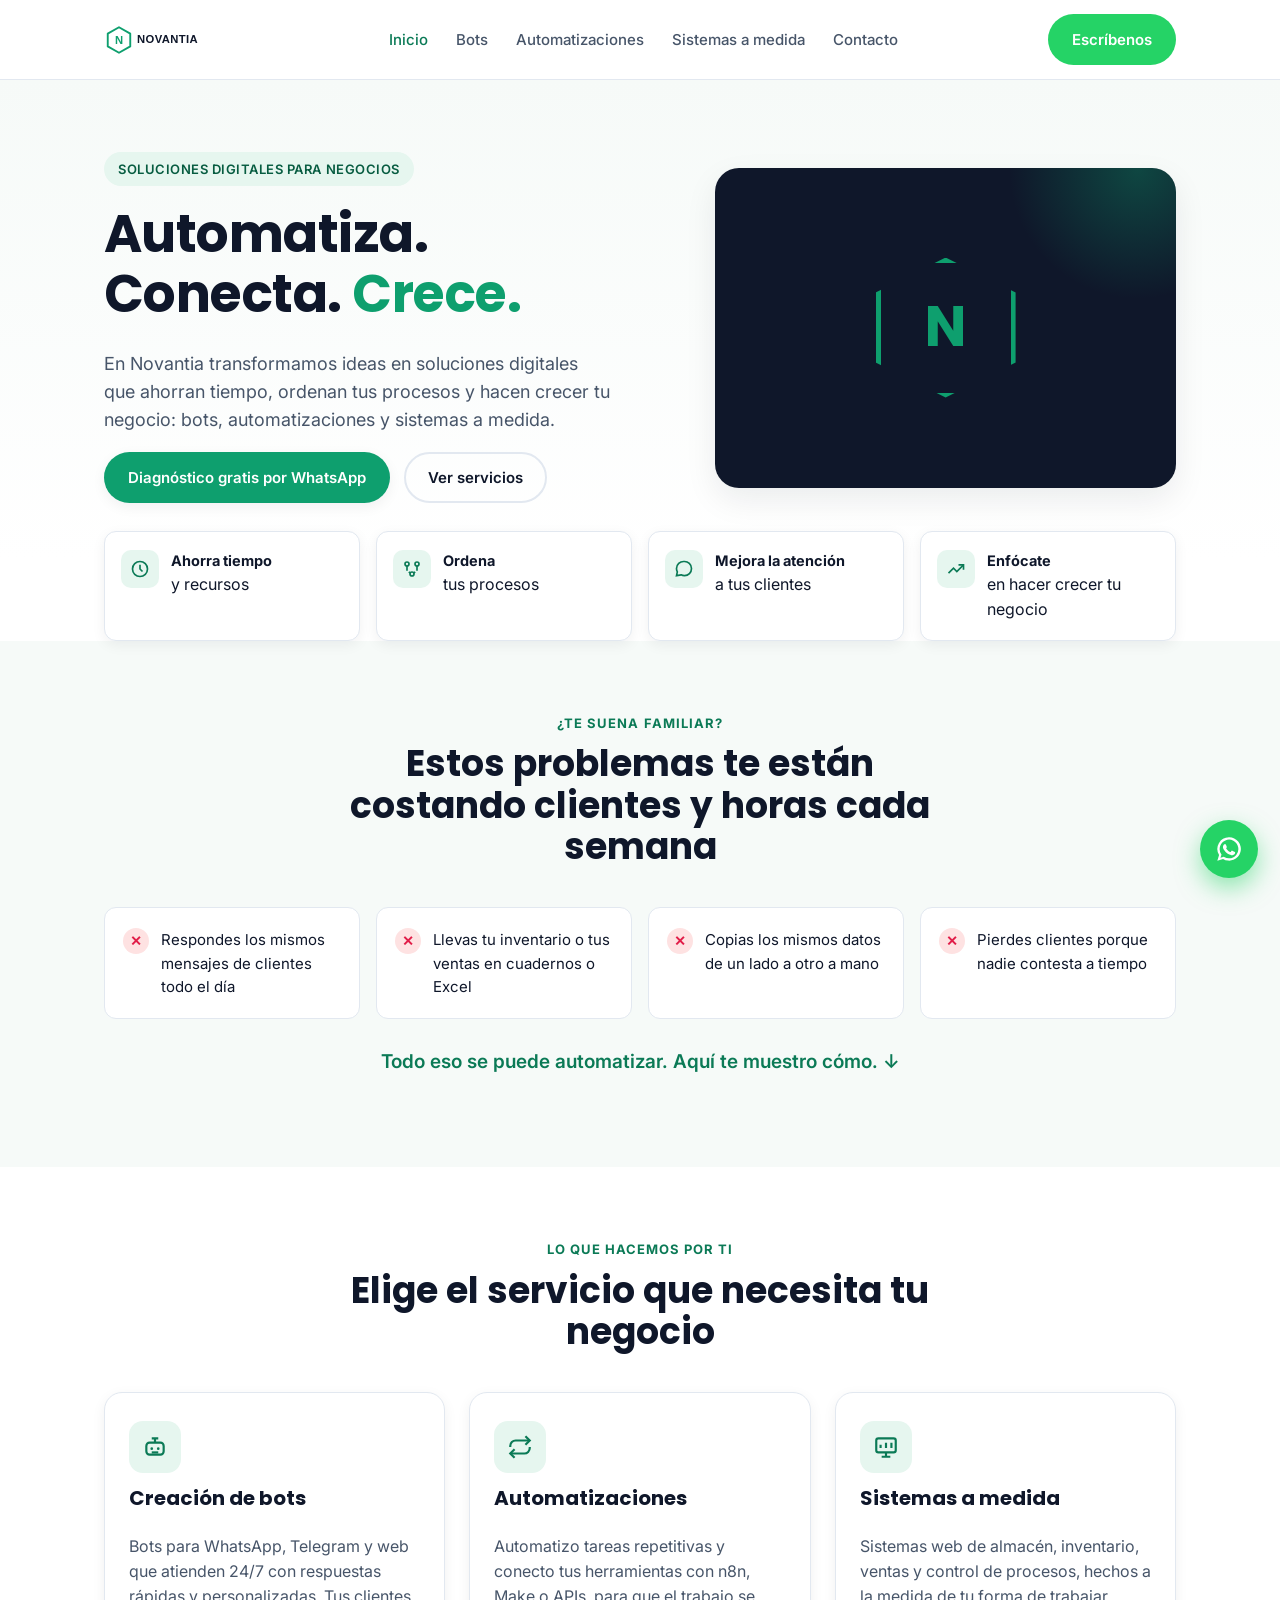
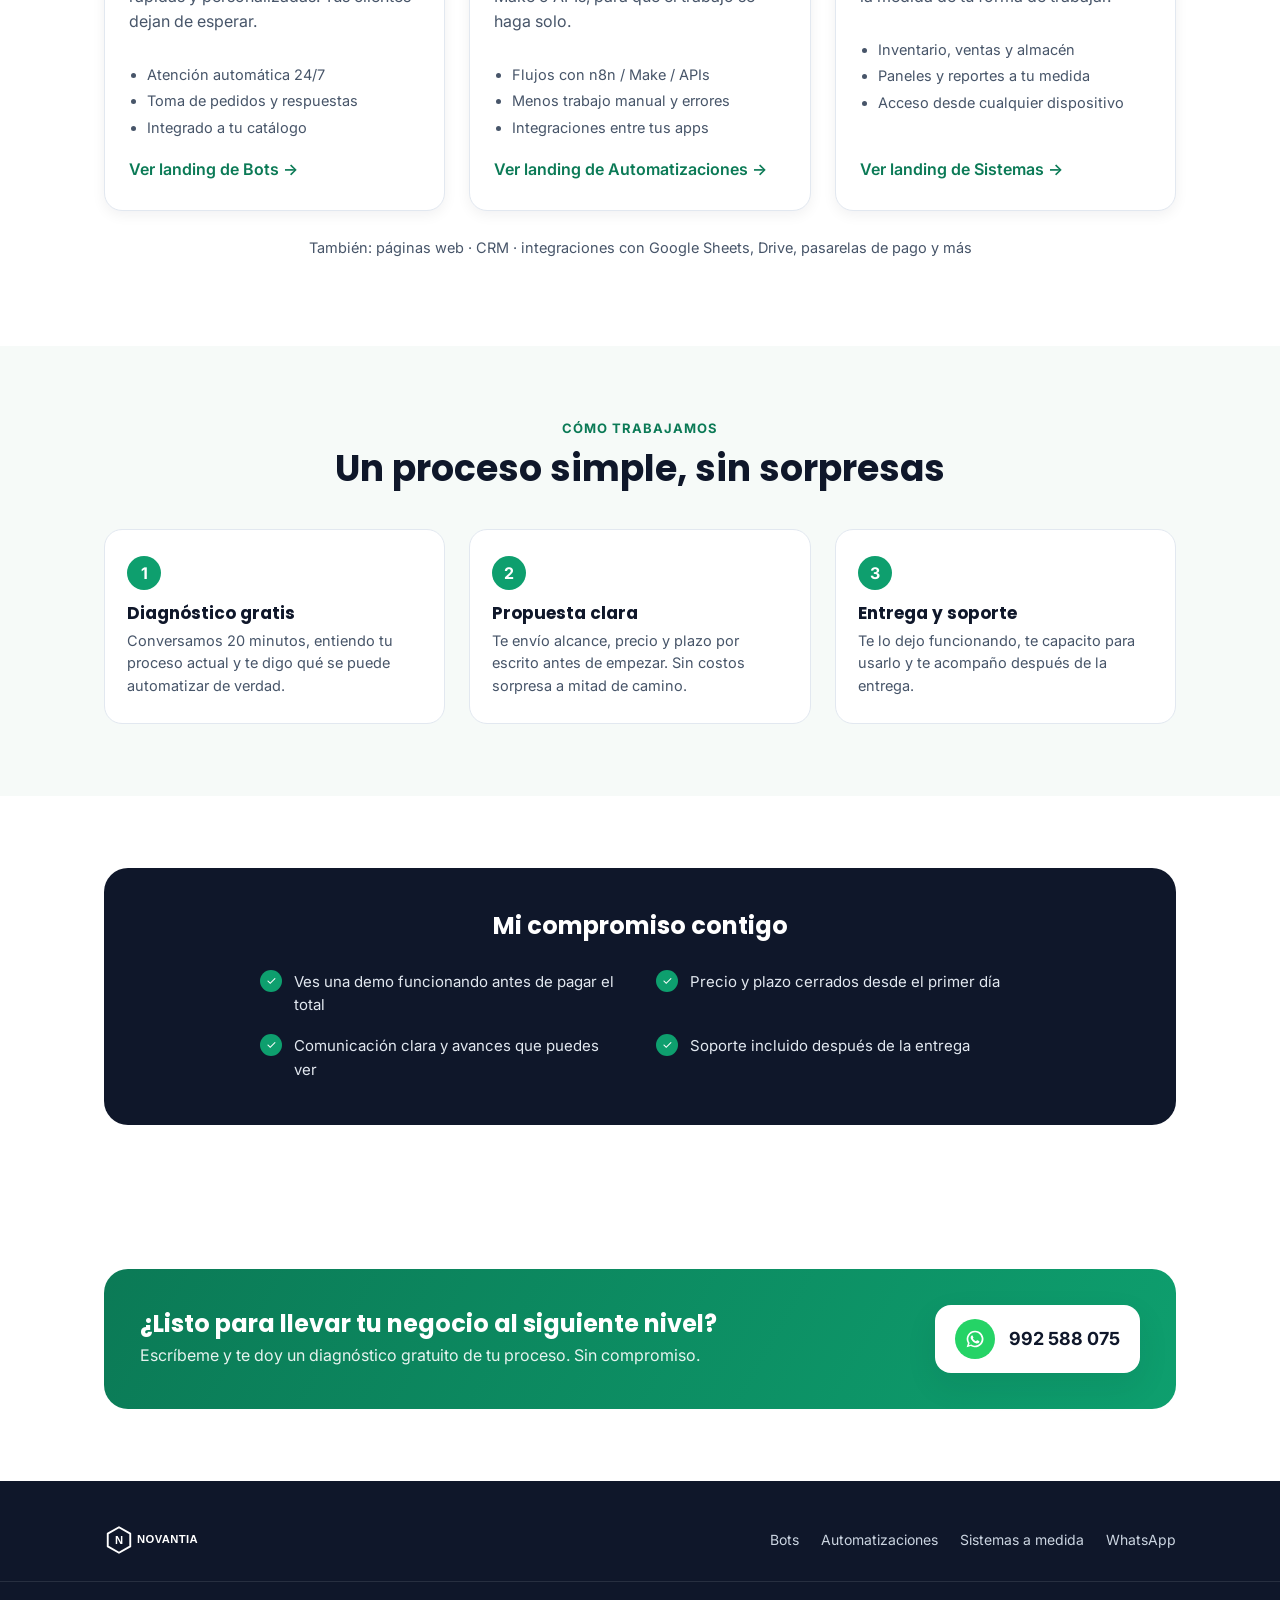
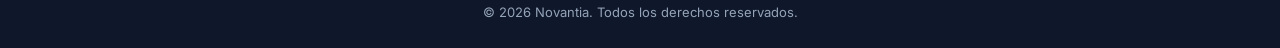
==== index.html @ 634fd73d "Landing hub de Novantia + landings dedicadas por servicio Página oficial con marca Novantia (verde):" ====
<!doctype html>
<html lang="es">
<head>
<meta charset="UTF-8">
<meta name="viewport" content="width=device-width, initial-scale=1.0">
<title>Novantia — Automatiza, conecta y haz crecer tu negocio</title>
<meta name="description" content="Novantia crea bots, automatizaciones y sistemas a medida para que tu negocio ahorre tiempo, ordene sus procesos y crezca. Diagnóstico gratis por WhatsApp.">
<link rel="icon" href="assets/img/favicon.svg" type="image/svg+xml">
<link rel="preconnect" href="https://fonts.googleapis.com">
<link href="https://fonts.googleapis.com/css2?family=Poppins:wght@600;700&family=Inter:wght@400;500;600;700&display=swap" rel="stylesheet">
<link rel="stylesheet" href="assets/css/style.css">
</head>
<body>

<header class="site-header">
  <div class="wrap">
    <a href="index.html" class="logo"><img src="assets/img/logo.svg" alt="Novantia"></a>
    <nav class="main-nav">
      <a href="index.html" class="active">Inicio</a>
      <a href="servicios/bots.html">Bots</a>
      <a href="servicios/automatizaciones.html">Automatizaciones</a>
      <a href="servicios/sistemas.html">Sistemas a medida</a>
      <a href="#contacto">Contacto</a>
    </nav>
    <a class="btn btn-whatsapp" href="https://wa.me/51992588075?text=Hola%20Novantia%2C%20quiero%20un%20diagn%C3%B3stico%20gratis%20para%20mi%20negocio" target="_blank" rel="noopener">Escríbenos</a>
  </div>
</header>

<section class="hero">
  <div class="wrap">
    <div>
      <span class="eyebrow">Soluciones digitales para negocios</span>
      <h1>Automatiza. Conecta. <span class="accent">Crece.</span></h1>
      <p class="lead">En Novantia transformamos ideas en soluciones digitales que ahorran tiempo, ordenan tus procesos y hacen crecer tu negocio: bots, automatizaciones y sistemas a medida.</p>
      <div class="hero-actions">
        <a class="btn btn-primary" href="https://wa.me/51992588075?text=Hola%20Novantia%2C%20quiero%20un%20diagn%C3%B3stico%20gratis%20para%20mi%20negocio" target="_blank" rel="noopener">Diagnóstico gratis por WhatsApp</a>
        <a class="btn btn-outline" href="#servicios">Ver servicios</a>
      </div>
    </div>
    <div class="hero-art">
      <div class="mark">N</div>
    </div>
  </div>
</section>

<div class="wrap">
  <div class="benefits">
    <div class="benefit-card">
      <span class="ico">
        <svg width="20" height="20" viewBox="0 0 24 24" fill="none" stroke="currentColor" stroke-width="2"><circle cx="12" cy="12" r="9"/><path d="M12 7v5l3 3"/></svg>
      </span>
      <div><strong>Ahorra tiempo</strong><span>y recursos</span></div>
    </div>
    <div class="benefit-card">
      <span class="ico">
        <svg width="20" height="20" viewBox="0 0 24 24" fill="none" stroke="currentColor" stroke-width="2"><circle cx="6" cy="6" r="2.4"/><circle cx="18" cy="6" r="2.4"/><circle cx="12" cy="18" r="2.4"/><path d="M6 8.4V14M18 8.4V14M8.2 15.4 10 17M15.8 15.4 14 17"/></svg>
      </span>
      <div><strong>Ordena</strong><span>tus procesos</span></div>
    </div>
    <div class="benefit-card">
      <span class="ico">
        <svg width="20" height="20" viewBox="0 0 24 24" fill="none" stroke="currentColor" stroke-width="2"><path d="M21 11.5a8.38 8.38 0 0 1-8.5 8.5 8.5 8.5 0 0 1-4-1L3 20l1-4.5a8.38 8.38 0 0 1-1-4A8.5 8.5 0 0 1 12 3a8.38 8.38 0 0 1 9 8.5Z"/></svg>
      </span>
      <div><strong>Mejora la atención</strong><span>a tus clientes</span></div>
    </div>
    <div class="benefit-card">
      <span class="ico">
        <svg width="20" height="20" viewBox="0 0 24 24" fill="none" stroke="currentColor" stroke-width="2"><path d="M3 17 9 11 13 15 21 7"/><path d="M15 7h6v6"/></svg>
      </span>
      <div><strong>Enfócate</strong><span>en hacer crecer tu negocio</span></div>
    </div>
  </div>
</div>

<section class="section-alt">
  <div class="wrap">
    <div class="section-head">
      <span class="kicker">¿Te suena familiar?</span>
      <h2>Estos problemas te están costando clientes y horas cada semana</h2>
    </div>
    <div class="pain-grid">
      <div class="pain-card"><span class="x">✕</span><p>Respondes los mismos mensajes de clientes todo el día</p></div>
      <div class="pain-card"><span class="x">✕</span><p>Llevas tu inventario o tus ventas en cuadernos o Excel</p></div>
      <div class="pain-card"><span class="x">✕</span><p>Copias los mismos datos de un lado a otro a mano</p></div>
      <div class="pain-card"><span class="x">✕</span><p>Pierdes clientes porque nadie contesta a tiempo</p></div>
    </div>
    <p class="pain-resolve">Todo eso se puede automatizar. Aquí te muestro cómo. ↓</p>
  </div>
</section>

<section id="servicios">
  <div class="wrap">
    <div class="section-head">
      <span class="kicker">Lo que hacemos por ti</span>
      <h2>Elige el servicio que necesita tu negocio</h2>
    </div>
    <div class="service-grid">
      <a class="service-card" href="servicios/bots.html">
        <span class="ico">
          <svg width="26" height="26" viewBox="0 0 24 24" fill="none" stroke="currentColor" stroke-width="2"><rect x="4" y="8" width="16" height="11" rx="3"/><path d="M12 8V4M9 4h6"/><circle cx="9" cy="13.5" r="1.2" fill="currentColor" stroke="none"/><circle cx="15" cy="13.5" r="1.2" fill="currentColor" stroke="none"/><path d="M9 17h6"/></svg>
        </span>
        <h3>Creación de bots</h3>
        <p>Bots para WhatsApp, Telegram y web que atienden 24/7 con respuestas rápidas y personalizadas. Tus clientes dejan de esperar.</p>
        <ul>
          <li>Atención automática 24/7</li>
          <li>Toma de pedidos y respuestas</li>
          <li>Integrado a tu catálogo</li>
        </ul>
        <span class="go">Ver landing de Bots →</span>
      </a>
      <a class="service-card" href="servicios/automatizaciones.html">
        <span class="ico">
          <svg width="26" height="26" viewBox="0 0 24 24" fill="none" stroke="currentColor" stroke-width="2"><path d="M17 2 21 6 17 10"/><path d="M3 12v-1a5 5 0 0 1 5-5h13"/><path d="M7 22 3 18 7 14"/><path d="M21 12v1a5 5 0 0 1-5 5H3"/></svg>
        </span>
        <h3>Automatizaciones</h3>
        <p>Automatizo tareas repetitivas y conecto tus herramientas con n8n, Make o APIs, para que el trabajo se haga solo.</p>
        <ul>
          <li>Flujos con n8n / Make / APIs</li>
          <li>Menos trabajo manual y errores</li>
          <li>Integraciones entre tus apps</li>
        </ul>
        <span class="go">Ver landing de Automatizaciones →</span>
      </a>
      <a class="service-card" href="servicios/sistemas.html">
        <span class="ico">
          <svg width="26" height="26" viewBox="0 0 24 24" fill="none" stroke="currentColor" stroke-width="2"><rect x="3" y="4" width="18" height="13" rx="2"/><path d="M8 21h8M12 17v4"/><path d="M7 13v-3M12 13V8M17 13v-5"/></svg>
        </span>
        <h3>Sistemas a medida</h3>
        <p>Sistemas web de almacén, inventario, ventas y control de procesos, hechos a la medida de tu forma de trabajar.</p>
        <ul>
          <li>Inventario, ventas y almacén</li>
          <li>Paneles y reportes a tu medida</li>
          <li>Acceso desde cualquier dispositivo</li>
        </ul>
        <span class="go">Ver landing de Sistemas →</span>
      </a>
    </div>
    <p class="also-line">También: páginas web · CRM · integraciones con Google Sheets, Drive, pasarelas de pago y más</p>
  </div>
</section>

<section class="section-alt">
  <div class="wrap">
    <div class="section-head">
      <span class="kicker">Cómo trabajamos</span>
      <h2>Un proceso simple, sin sorpresas</h2>
    </div>
    <div class="steps">
      <div class="step-card">
        <div class="step-num">1</div>
        <h3>Diagnóstico gratis</h3>
        <p>Conversamos 20 minutos, entiendo tu proceso actual y te digo qué se puede automatizar de verdad.</p>
      </div>
      <div class="step-card">
        <div class="step-num">2</div>
        <h3>Propuesta clara</h3>
        <p>Te envío alcance, precio y plazo por escrito antes de empezar. Sin costos sorpresa a mitad de camino.</p>
      </div>
      <div class="step-card">
        <div class="step-num">3</div>
        <h3>Entrega y soporte</h3>
        <p>Te lo dejo funcionando, te capacito para usarlo y te acompaño después de la entrega.</p>
      </div>
    </div>
  </div>
</section>

<section>
  <div class="wrap">
    <div class="commit-box">
      <h2>Mi compromiso contigo</h2>
      <div class="commit-grid">
        <div class="commit-item"><span class="check">✓</span>Ves una demo funcionando antes de pagar el total</div>
        <div class="commit-item"><span class="check">✓</span>Precio y plazo cerrados desde el primer día</div>
        <div class="commit-item"><span class="check">✓</span>Comunicación clara y avances que puedes ver</div>
        <div class="commit-item"><span class="check">✓</span>Soporte incluido después de la entrega</div>
      </div>
    </div>
  </div>
</section>

<section id="contacto">
  <div class="wrap">
    <div class="cta-band">
      <div>
        <h2>¿Listo para llevar tu negocio al siguiente nivel?</h2>
        <p>Escríbeme y te doy un diagnóstico gratuito de tu proceso. Sin compromiso.</p>
      </div>
      <a class="cta-whatsapp-card" href="https://wa.me/51992588075?text=Hola%20Novantia%2C%20quiero%20un%20diagn%C3%B3stico%20gratis%20para%20mi%20negocio" target="_blank" rel="noopener">
        <span class="wa-ico">
          <svg width="20" height="20" viewBox="0 0 24 24" fill="currentColor"><path d="M12 2a10 10 0 0 0-8.5 15.2L2 22l4.9-1.5A10 10 0 1 0 12 2Zm0 18a8 8 0 0 1-4.1-1.1l-.3-.2-2.9.9.9-2.8-.2-.3A8 8 0 1 1 12 20Zm4.4-5.8c-.2-.1-1.4-.7-1.6-.8-.2-.1-.4-.1-.5.1-.2.2-.6.8-.8 1-.1.1-.3.2-.5.1-.7-.3-1.4-.7-2-1.3-.5-.5-1-1.1-1.4-1.7-.1-.2 0-.4.1-.5l.4-.5c.1-.2.1-.3 0-.5-.1-.1-.5-1.3-.7-1.8-.2-.4-.4-.4-.5-.4h-.5c-.2 0-.5.1-.7.3-.7.7-1 1.5-.9 2.4.1 1.1.9 2.2 1 2.3 1.2 1.9 2.6 3.1 4.5 3.9.6.2 1.1.4 1.6.5.6.2 1.2.1 1.6-.1.5-.2 1.4-.9 1.6-1.4.2-.5.2-1 .1-1.1-.1-.1-.2-.1-.4-.2Z"/></svg>
        </span>
        992 588 075
      </a>
    </div>
  </div>
</section>

<footer>
  <div class="wrap">
    <a href="index.html" class="logo"><img src="assets/img/logo.svg" alt="Novantia"></a>
    <div class="foot-links">
      <a href="servicios/bots.html">Bots</a>
      <a href="servicios/automatizaciones.html">Automatizaciones</a>
      <a href="servicios/sistemas.html">Sistemas a medida</a>
      <a href="https://wa.me/51992588075" target="_blank" rel="noopener">WhatsApp</a>
    </div>
  </div>
  <div class="foot-bottom">© 2026 Novantia. Todos los derechos reservados.</div>
</footer>

<a class="wa-float" href="https://wa.me/51992588075?text=Hola%20Novantia%2C%20quiero%20un%20diagn%C3%B3stico%20gratis%20para%20mi%20negocio" target="_blank" rel="noopener" aria-label="Escríbenos por WhatsApp">
  <svg width="28" height="28" viewBox="0 0 24 24" fill="currentColor"><path d="M12 2a10 10 0 0 0-8.5 15.2L2 22l4.9-1.5A10 10 0 1 0 12 2Zm0 18a8 8 0 0 1-4.1-1.1l-.3-.2-2.9.9.9-2.8-.2-.3A8 8 0 1 1 12 20Zm4.4-5.8c-.2-.1-1.4-.7-1.6-.8-.2-.1-.4-.1-.5.1-.2.2-.6.8-.8 1-.1.1-.3.2-.5.1-.7-.3-1.4-.7-2-1.3-.5-.5-1-1.1-1.4-1.7-.1-.2 0-.4.1-.5l.4-.5c.1-.2.1-.3 0-.5-.1-.1-.5-1.3-.7-1.8-.2-.4-.4-.4-.5-.4h-.5c-.2 0-.5.1-.7.3-.7.7-1 1.5-.9 2.4.1 1.1.9 2.2 1 2.3 1.2 1.9 2.6 3.1 4.5 3.9.6.2 1.1.4 1.6.5.6.2 1.2.1 1.6-.1.5-.2 1.4-.9 1.6-1.4.2-.5.2-1 .1-1.1-.1-.1-.2-.1-.4-.2Z"/></svg>
</a>

</body>
</html>
---- assets/css/style.css ----
/* Novantia — hoja de estilos compartida */

:root {
  --green: #0E9F6E;
  --green-dark: #0B7A56;
  --green-darker: #075C41;
  --green-light: #E6F6EF;
  --ink: #0F172A;
  --ink-soft: #475569;
  --ink-faint: #94A3B8;
  --bg: #FFFFFF;
  --bg-alt: #F6FAF8;
  --danger: #E11D48;
  --border: #E2E8F0;
  --radius: 18px;
  --radius-sm: 12px;
  --shadow: 0 12px 32px rgba(15, 23, 42, 0.08);
  --shadow-sm: 0 4px 14px rgba(15, 23, 42, 0.06);
  --max: 1120px;
}

* { box-sizing: border-box; }

html { scroll-behavior: smooth; }

body {
  margin: 0;
  font-family: 'Inter', -apple-system, BlinkMacSystemFont, 'Segoe UI', Arial, sans-serif;
  color: var(--ink);
  background: var(--bg);
  line-height: 1.55;
  -webkit-font-smoothing: antialiased;
}

h1, h2, h3, h4 {
  font-family: 'Poppins', 'Inter', sans-serif;
  line-height: 1.15;
  margin: 0 0 .5em;
  color: var(--ink);
}

p { margin: 0 0 1em; color: var(--ink-soft); }

a { color: inherit; text-decoration: none; }

img, svg { max-width: 100%; display: block; }

.wrap {
  max-width: var(--max);
  margin: 0 auto;
  padding: 0 24px;
}

/* ---------- Header ---------- */

.site-header {
  position: sticky;
  top: 0;
  z-index: 50;
  background: rgba(255,255,255,.92);
  backdrop-filter: saturate(180%) blur(10px);
  border-bottom: 1px solid var(--border);
}

.site-header .wrap {
  display: flex;
  align-items: center;
  justify-content: space-between;
  gap: 16px;
  padding-top: 14px;
  padding-bottom: 14px;
}

.logo img { height: 30px; width: auto; }

.main-nav {
  display: flex;
  align-items: center;
  gap: 28px;
}

.main-nav a {
  font-size: 15px;
  font-weight: 500;
  color: var(--ink-soft);
  white-space: nowrap;
}

.main-nav a:hover, .main-nav a.active { color: var(--green-dark); }

.nav-toggle { display: none; }

.btn {
  display: inline-flex;
  align-items: center;
  justify-content: center;
  gap: 8px;
  padding: 12px 22px;
  border-radius: 999px;
  font-weight: 600;
  font-size: 15px;
  border: 2px solid transparent;
  cursor: pointer;
  transition: transform .15s ease, box-shadow .15s ease, background .15s ease, color .15s ease;
  white-space: nowrap;
}

.btn:hover { transform: translateY(-2px); }

.btn-primary {
  background: var(--green);
  color: #fff;
  box-shadow: var(--shadow-sm);
}

.btn-primary:hover { background: var(--green-dark); box-shadow: var(--shadow); }

.btn-outline {
  background: transparent;
  border-color: var(--border);
  color: var(--ink);
}

.btn-outline:hover { border-color: var(--green); color: var(--green-dark); }

.btn-whatsapp {
  background: #25D366;
  color: #fff;
}

.btn-whatsapp:hover { background: #1EBE59; }

.btn-block { width: 100%; }

/* ---------- Hero ---------- */

.hero {
  padding: 72px 0 56px;
  background: linear-gradient(180deg, var(--bg-alt) 0%, #fff 100%);
}

.hero .wrap {
  display: grid;
  grid-template-columns: 1.1fr .9fr;
  gap: 48px;
  align-items: center;
}

.eyebrow {
  display: inline-flex;
  align-items: center;
  gap: 8px;
  background: var(--green-light);
  color: var(--green-darker);
  font-weight: 600;
  font-size: 13px;
  letter-spacing: .04em;
  text-transform: uppercase;
  padding: 7px 14px;
  border-radius: 999px;
  margin-bottom: 18px;
}

.hero h1 {
  font-size: clamp(32px, 4.4vw, 52px);
  font-weight: 700;
  letter-spacing: -.01em;
}

.hero h1 .accent { color: var(--green); }

.hero .lead {
  font-size: 18px;
  color: var(--ink-soft);
  max-width: 46ch;
}

.hero-actions {
  display: flex;
  flex-wrap: wrap;
  gap: 14px;
  margin-top: 8px;
}

.hero-art {
  background: var(--ink);
  border-radius: 24px;
  min-height: 320px;
  display: flex;
  align-items: center;
  justify-content: center;
  color: #fff;
  position: relative;
  overflow: hidden;
  box-shadow: var(--shadow);
}

.hero-art .mark {
  width: 140px;
  height: 140px;
  border: 5px solid var(--green);
  clip-path: polygon(50% 0%, 100% 25%, 100% 75%, 50% 100%, 0% 75%, 0% 25%);
  display: flex;
  align-items: center;
  justify-content: center;
  font-family: 'Poppins', sans-serif;
  font-size: 56px;
  font-weight: 700;
  color: var(--green);
}

.hero-art::before {
  content: "";
  position: absolute;
  inset: -40% -20% auto auto;
  width: 260px;
  height: 260px;
  background: radial-gradient(circle, rgba(14,159,110,.35), transparent 70%);
}

/* ---------- Benefit strip ---------- */

.benefits {
  display: grid;
  grid-template-columns: repeat(4, 1fr);
  gap: 16px;
  margin-top: -28px;
  position: relative;
  z-index: 2;
}

.benefit-card {
  background: #fff;
  border: 1px solid var(--border);
  border-radius: var(--radius-sm);
  padding: 18px 16px;
  box-shadow: var(--shadow-sm);
  display: flex;
  align-items: flex-start;
  gap: 12px;
}

.benefit-card .ico {
  flex: none;
  width: 38px;
  height: 38px;
  border-radius: 10px;
  background: var(--green-light);
  color: var(--green-dark);
  display: flex;
  align-items: center;
  justify-content: center;
}

.benefit-card strong { display: block; font-size: 14.5px; color: var(--ink); }

/* ---------- Section shell ---------- */

section { padding: 72px 0; }

.section-alt { background: var(--bg-alt); }

.section-head {
  text-align: center;
  max-width: 640px;
  margin: 0 auto 40px;
}

.section-head .kicker {
  color: var(--green-dark);
  font-weight: 700;
  font-size: 13px;
  letter-spacing: .08em;
  text-transform: uppercase;
  display: block;
  margin-bottom: 10px;
}

.section-head h2 { font-size: clamp(26px, 3.4vw, 36px); }

/* ---------- Pain points ---------- */

.pain-grid {
  display: grid;
  grid-template-columns: repeat(4, 1fr);
  gap: 16px;
}

.pain-card {
  background: #fff;
  border: 1px solid var(--border);
  border-radius: var(--radius-sm);
  padding: 20px 18px;
  display: flex;
  gap: 12px;
  align-items: flex-start;
}

.pain-card .x {
  flex: none;
  width: 26px;
  height: 26px;
  border-radius: 50%;
  background: #FEE2E2;
  color: var(--danger);
  font-weight: 800;
  display: flex;
  align-items: center;
  justify-content: center;
  font-size: 14px;
}

.pain-card p { margin: 0; color: var(--ink); font-size: 15px; }

.pain-resolve {
  text-align: center;
  margin-top: 28px;
  font-size: 19px;
  font-weight: 600;
  color: var(--green-dark);
}

/* ---------- Service cards ---------- */

.service-grid {
  display: grid;
  grid-template-columns: repeat(3, 1fr);
  gap: 24px;
}

.service-card {
  background: #fff;
  border: 1px solid var(--border);
  border-radius: var(--radius);
  padding: 28px 24px;
  box-shadow: var(--shadow-sm);
  display: flex;
  flex-direction: column;
  gap: 14px;
  transition: transform .18s ease, box-shadow .18s ease, border-color .18s ease;
}

.service-card:hover {
  transform: translateY(-4px);
  box-shadow: var(--shadow);
  border-color: var(--green);
}

.service-card .ico {
  width: 52px;
  height: 52px;
  border-radius: 14px;
  background: var(--green-light);
  color: var(--green-dark);
  display: flex;
  align-items: center;
  justify-content: center;
}

.service-card h3 { font-size: 20px; }

.service-card ul {
  margin: 0;
  padding-left: 18px;
  color: var(--ink-soft);
  font-size: 14.5px;
}

.service-card ul li { margin-bottom: 4px; }

.service-card .go {
  margin-top: auto;
  font-weight: 600;
  color: var(--green-dark);
  display: inline-flex;
  align-items: center;
  gap: 6px;
}

.also-line {
  text-align: center;
  margin-top: 26px;
  color: var(--ink-soft);
  font-size: 14.5px;
}

/* ---------- Steps ---------- */

.steps {
  display: grid;
  grid-template-columns: repeat(3, 1fr);
  gap: 24px;
  counter-reset: step;
}

.step-card {
  background: #fff;
  border: 1px solid var(--border);
  border-radius: var(--radius);
  padding: 26px 22px;
}

.step-num {
  width: 34px;
  height: 34px;
  border-radius: 50%;
  background: var(--green);
  color: #fff;
  font-weight: 700;
  display: flex;
  align-items: center;
  justify-content: center;
  margin-bottom: 14px;
}

.step-card h3 { font-size: 17px; margin-bottom: 6px; }
.step-card p { font-size: 14.5px; margin: 0; }

/* ---------- Commitment ---------- */

.commit-box {
  background: var(--ink);
  border-radius: 24px;
  padding: 44px 36px;
  color: #fff;
}

.commit-box h2 { color: #fff; text-align: center; margin-bottom: 30px; }

.commit-grid {
  display: grid;
  grid-template-columns: repeat(2, 1fr);
  gap: 18px 32px;
  max-width: 760px;
  margin: 0 auto;
}

.commit-item {
  display: flex;
  gap: 12px;
  align-items: flex-start;
  font-size: 15px;
  color: #E2E8F0;
}

.commit-item .check {
  flex: none;
  width: 22px;
  height: 22px;
  border-radius: 50%;
  background: var(--green);
  color: #fff;
  font-size: 12px;
  display: flex;
  align-items: center;
  justify-content: center;
}

/* ---------- CTA WhatsApp ---------- */

.cta-band {
  background: linear-gradient(120deg, var(--green-dark), var(--green));
  border-radius: 24px;
  padding: 36px;
  display: flex;
  align-items: center;
  justify-content: space-between;
  gap: 24px;
  flex-wrap: wrap;
  color: #fff;
}

.cta-band h2 { color: #fff; font-size: 24px; margin-bottom: 6px; }
.cta-band p { color: rgba(255,255,255,.9); margin: 0; }

.cta-whatsapp-card {
  background: #fff;
  border-radius: 16px;
  padding: 14px 20px;
  display: flex;
  align-items: center;
  gap: 14px;
  color: var(--ink);
  box-shadow: var(--shadow);
  font-weight: 700;
  font-size: 18px;
}

.cta-whatsapp-card .wa-ico {
  width: 40px;
  height: 40px;
  border-radius: 50%;
  background: #25D366;
  color: #fff;
  display: flex;
  align-items: center;
  justify-content: center;
}

/* ---------- Related services ---------- */

.related-grid {
  display: grid;
  grid-template-columns: repeat(2, 1fr);
  gap: 18px;
}

.related-card {
  border: 1px solid var(--border);
  border-radius: var(--radius-sm);
  padding: 20px;
  display: flex;
  align-items: center;
  justify-content: space-between;
  gap: 12px;
  transition: border-color .15s ease, transform .15s ease;
}

.related-card:hover { border-color: var(--green); transform: translateY(-2px); }
.related-card strong { display: block; font-size: 15.5px; }
.related-card span { color: var(--ink-soft); font-size: 13.5px; }

/* ---------- Footer ---------- */

footer {
  background: var(--ink);
  color: #CBD5E1;
  padding: 44px 0 26px;
}

footer .wrap {
  display: flex;
  justify-content: space-between;
  align-items: center;
  flex-wrap: wrap;
  gap: 20px;
}

footer .logo img { filter: brightness(0) invert(1); }

footer .foot-links { display: flex; gap: 22px; flex-wrap: wrap; }
footer .foot-links a { color: #CBD5E1; font-size: 14px; }
footer .foot-links a:hover { color: #fff; }

.foot-bottom {
  border-top: 1px solid rgba(255,255,255,.1);
  margin-top: 26px;
  padding-top: 20px;
  text-align: center;
  font-size: 13px;
  color: #94A3B8;
}

/* ---------- Floating WhatsApp button ---------- */

.wa-float {
  position: fixed;
  right: 22px;
  bottom: 22px;
  z-index: 60;
  width: 58px;
  height: 58px;
  border-radius: 50%;
  background: #25D366;
  color: #fff;
  display: flex;
  align-items: center;
  justify-content: center;
  box-shadow: 0 10px 24px rgba(37,211,102,.5);
  transition: transform .15s ease;
}

.wa-float:hover { transform: scale(1.08); }

/* ---------- Responsive ---------- */

@media (max-width: 900px) {
  .hero .wrap { grid-template-columns: 1fr; }
  .hero-art { min-height: 240px; order: -1; }
  .benefits { grid-template-columns: repeat(2, 1fr); margin-top: 28px; }
  .pain-grid { grid-template-columns: repeat(2, 1fr); }
  .service-grid { grid-template-columns: 1fr; }
  .steps { grid-template-columns: 1fr; }
  .commit-grid { grid-template-columns: 1fr; }
  .related-grid { grid-template-columns: 1fr; }
  .main-nav { display: none; }
}

@media (max-width: 560px) {
  .benefits { grid-template-columns: 1fr; }
  .pain-grid { grid-template-columns: 1fr; }
  .cta-band { flex-direction: column; align-items: flex-start; }
  .commit-box { padding: 30px 20px; }
}
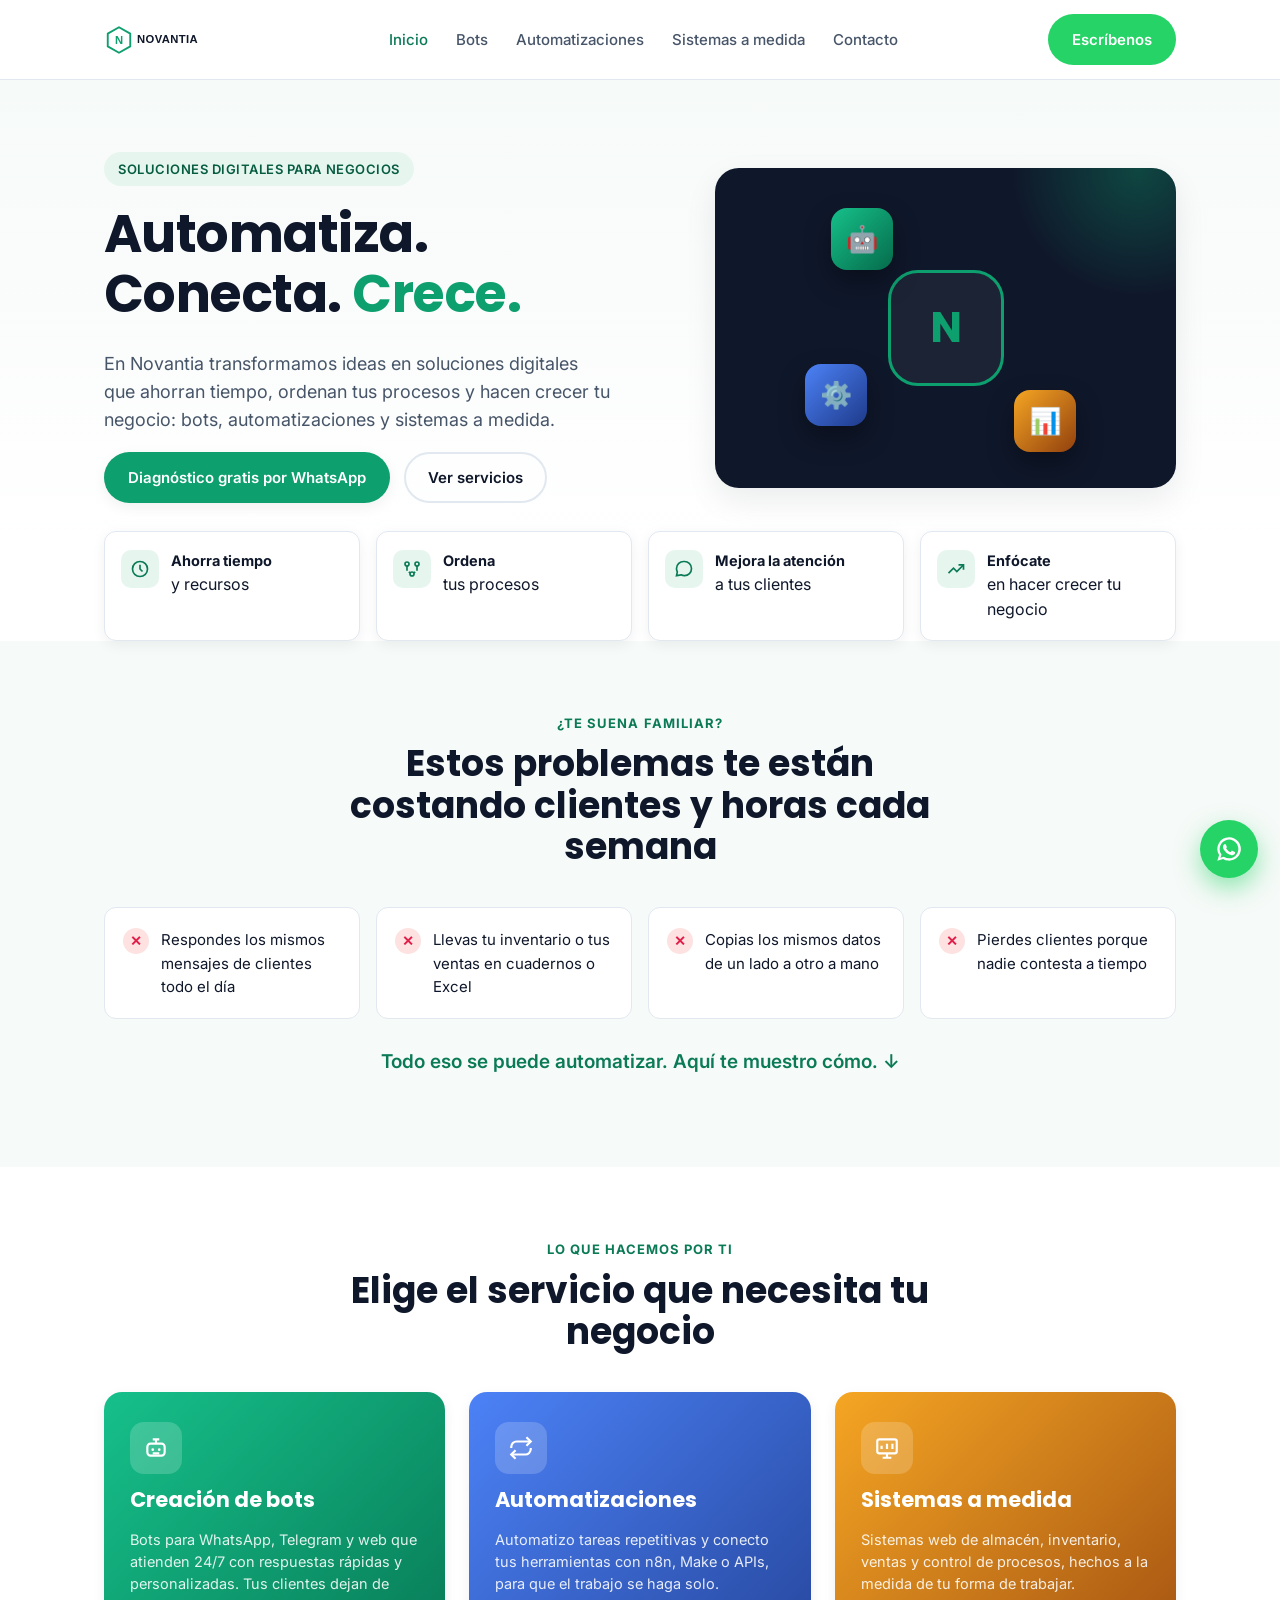
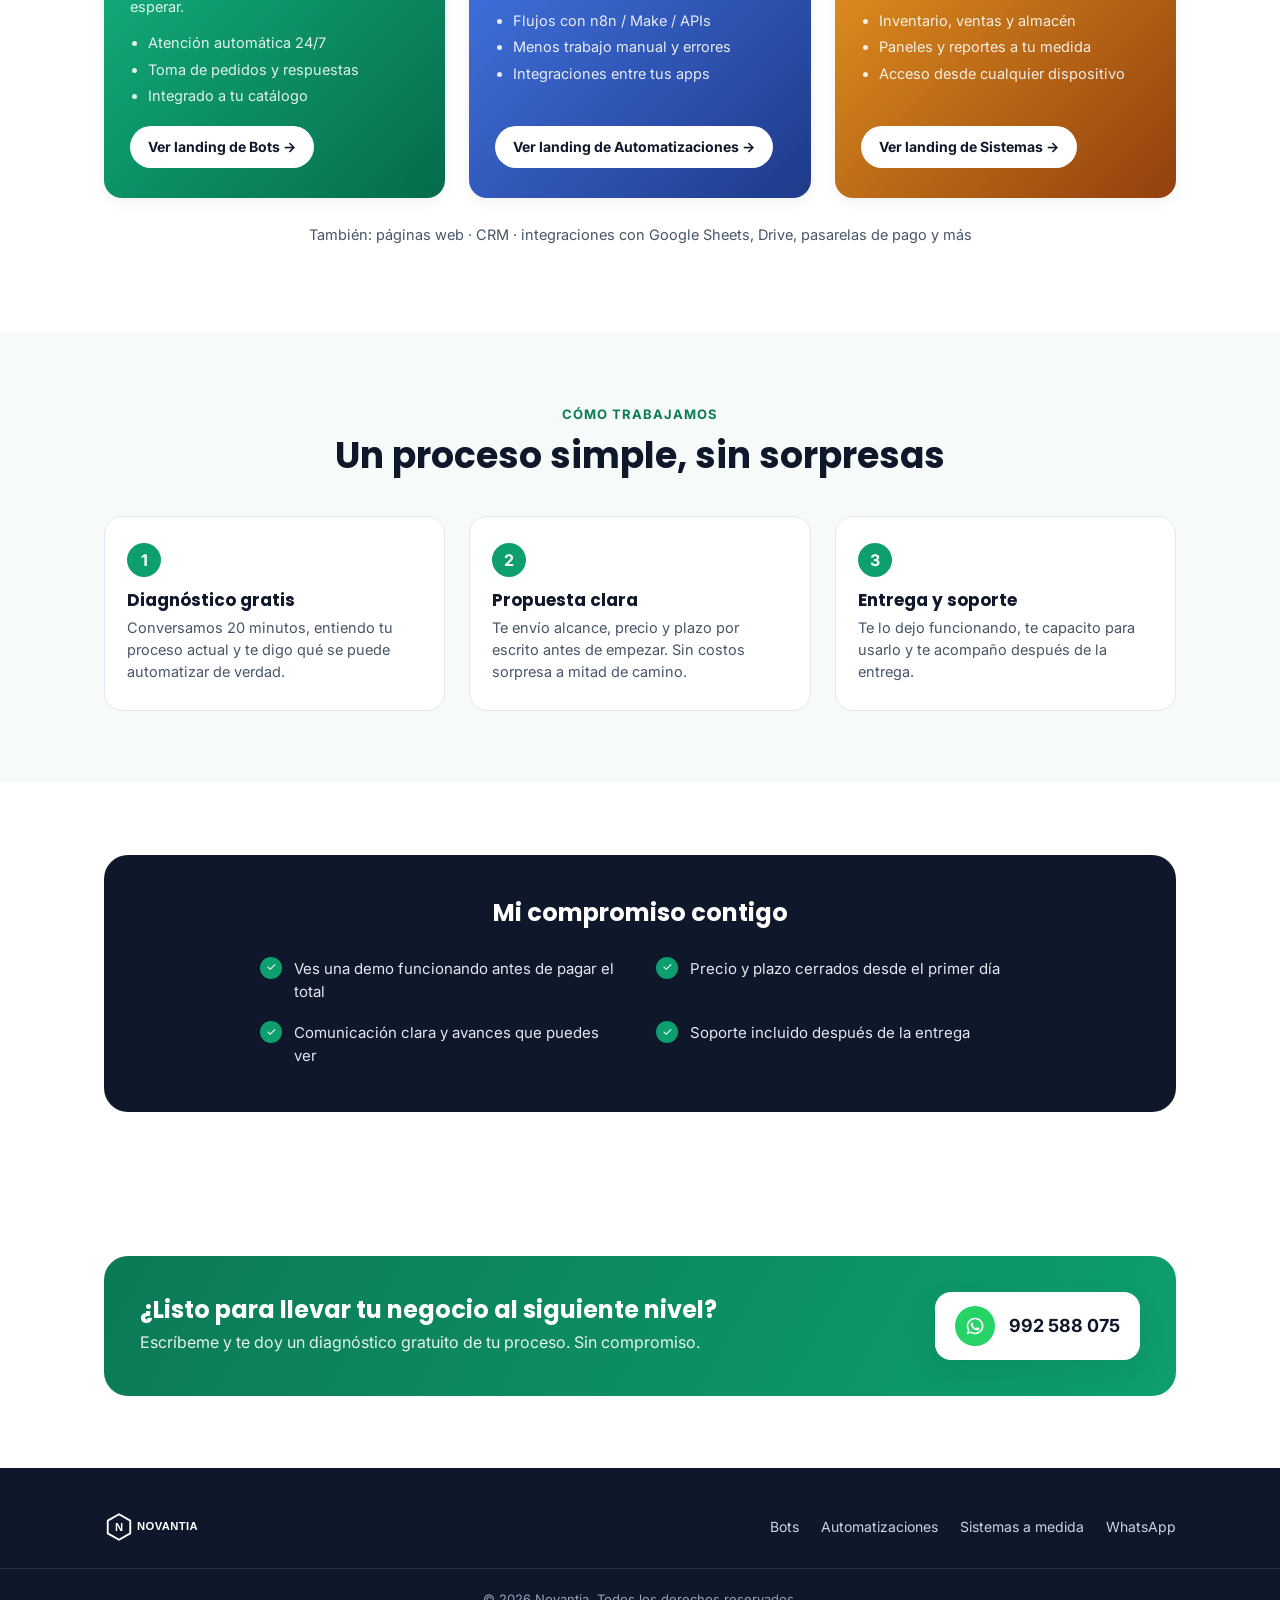
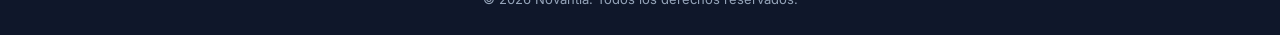
==== commit 8b942b47: "Rediseño con paleta multi-color y botones de servicio Introduce variables --accent temáticas (verde/" ====
--- a/index.html
+++ b/index.html
@@ -38,7 +38,12 @@
       </div>
     </div>
     <div class="hero-art">
-      <div class="mark">N</div>
+      <div class="hero-badges">
+        <div class="core">N</div>
+        <div class="chip bots">🤖</div>
+        <div class="chip automations">⚙️</div>
+        <div class="chip systems">📊</div>
+      </div>
     </div>
   </div>
 </section>
@@ -95,9 +100,9 @@
       <h2>Elige el servicio que necesita tu negocio</h2>
     </div>
     <div class="service-grid">
-      <a class="service-card" href="servicios/bots.html">
-        <span class="ico">
-          <svg width="26" height="26" viewBox="0 0 24 24" fill="none" stroke="currentColor" stroke-width="2"><rect x="4" y="8" width="16" height="11" rx="3"/><path d="M12 8V4M9 4h6"/><circle cx="9" cy="13.5" r="1.2" fill="currentColor" stroke="none"/><circle cx="15" cy="13.5" r="1.2" fill="currentColor" stroke="none"/><path d="M9 17h6"/></svg>
+      <a class="service-tile c-bots" href="servicios/bots.html">
+        <span class="ico-badge">
+          <svg width="26" height="26" viewBox="0 0 24 24" fill="none" stroke="#fff" stroke-width="2"><rect x="4" y="8" width="16" height="11" rx="3"/><path d="M12 8V4M9 4h6"/><circle cx="9" cy="13.5" r="1.2" fill="#fff" stroke="none"/><circle cx="15" cy="13.5" r="1.2" fill="#fff" stroke="none"/><path d="M9 17h6"/></svg>
         </span>
         <h3>Creación de bots</h3>
         <p>Bots para WhatsApp, Telegram y web que atienden 24/7 con respuestas rápidas y personalizadas. Tus clientes dejan de esperar.</p>
@@ -106,11 +111,11 @@
           <li>Toma de pedidos y respuestas</li>
           <li>Integrado a tu catálogo</li>
         </ul>
-        <span class="go">Ver landing de Bots →</span>
-      </a>
-      <a class="service-card" href="servicios/automatizaciones.html">
-        <span class="ico">
-          <svg width="26" height="26" viewBox="0 0 24 24" fill="none" stroke="currentColor" stroke-width="2"><path d="M17 2 21 6 17 10"/><path d="M3 12v-1a5 5 0 0 1 5-5h13"/><path d="M7 22 3 18 7 14"/><path d="M21 12v1a5 5 0 0 1-5 5H3"/></svg>
+        <span class="go-btn">Ver landing de Bots →</span>
+      </a>
+      <a class="service-tile c-automations" href="servicios/automatizaciones.html">
+        <span class="ico-badge">
+          <svg width="26" height="26" viewBox="0 0 24 24" fill="none" stroke="#fff" stroke-width="2"><path d="M17 2 21 6 17 10"/><path d="M3 12v-1a5 5 0 0 1 5-5h13"/><path d="M7 22 3 18 7 14"/><path d="M21 12v1a5 5 0 0 1-5 5H3"/></svg>
         </span>
         <h3>Automatizaciones</h3>
         <p>Automatizo tareas repetitivas y conecto tus herramientas con n8n, Make o APIs, para que el trabajo se haga solo.</p>
@@ -119,11 +124,11 @@
           <li>Menos trabajo manual y errores</li>
           <li>Integraciones entre tus apps</li>
         </ul>
-        <span class="go">Ver landing de Automatizaciones →</span>
-      </a>
-      <a class="service-card" href="servicios/sistemas.html">
-        <span class="ico">
-          <svg width="26" height="26" viewBox="0 0 24 24" fill="none" stroke="currentColor" stroke-width="2"><rect x="3" y="4" width="18" height="13" rx="2"/><path d="M8 21h8M12 17v4"/><path d="M7 13v-3M12 13V8M17 13v-5"/></svg>
+        <span class="go-btn">Ver landing de Automatizaciones →</span>
+      </a>
+      <a class="service-tile c-systems" href="servicios/sistemas.html">
+        <span class="ico-badge">
+          <svg width="26" height="26" viewBox="0 0 24 24" fill="none" stroke="#fff" stroke-width="2"><rect x="3" y="4" width="18" height="13" rx="2"/><path d="M8 21h8M12 17v4"/><path d="M7 13v-3M12 13V8M17 13v-5"/></svg>
         </span>
         <h3>Sistemas a medida</h3>
         <p>Sistemas web de almacén, inventario, ventas y control de procesos, hechos a la medida de tu forma de trabajar.</p>
@@ -132,7 +137,7 @@
           <li>Paneles y reportes a tu medida</li>
           <li>Acceso desde cualquier dispositivo</li>
         </ul>
-        <span class="go">Ver landing de Sistemas →</span>
+        <span class="go-btn">Ver landing de Sistemas →</span>
       </a>
     </div>
     <p class="also-line">También: páginas web · CRM · integraciones con Google Sheets, Drive, pasarelas de pago y más</p>
--- a/assets/css/style.css
+++ b/assets/css/style.css
@@ -1,10 +1,34 @@
 /* Novantia — hoja de estilos compartida */
 
 :root {
+  /* Verde — marca Novantia (logo, y tema por defecto de la landing de Bots) */
   --green: #0E9F6E;
   --green-dark: #0B7A56;
   --green-darker: #075C41;
   --green-light: #E6F6EF;
+  --green-rgb: 14, 159, 110;
+
+  /* Azul — tema de Automatizaciones */
+  --blue: #2563EB;
+  --blue-dark: #1D4ED8;
+  --blue-darker: #1E3A8A;
+  --blue-light: #EFF4FF;
+  --blue-rgb: 37, 99, 235;
+
+  /* Ámbar — tema de Sistemas a medida */
+  --amber: #D97706;
+  --amber-dark: #B45309;
+  --amber-darker: #92400E;
+  --amber-light: #FFF7EA;
+  --amber-rgb: 217, 119, 6;
+
+  /* Alias de acento: cada página fija --accent-* según su tema (ver .theme-*) */
+  --accent: var(--green);
+  --accent-dark: var(--green-dark);
+  --accent-darker: var(--green-darker);
+  --accent-light: var(--green-light);
+  --accent-rgb: var(--green-rgb);
+
   --ink: #0F172A;
   --ink-soft: #475569;
   --ink-faint: #94A3B8;
@@ -19,6 +43,23 @@
   --max: 1120px;
 }
 
+/* Temas por servicio: se aplican con una clase en <body> */
+body.theme-blue {
+  --accent: var(--blue);
+  --accent-dark: var(--blue-dark);
+  --accent-darker: var(--blue-darker);
+  --accent-light: var(--blue-light);
+  --accent-rgb: var(--blue-rgb);
+}
+
+body.theme-amber {
+  --accent: var(--amber);
+  --accent-dark: var(--amber-dark);
+  --accent-darker: var(--amber-darker);
+  --accent-light: var(--amber-light);
+  --accent-rgb: var(--amber-rgb);
+}
+
 * { box-sizing: border-box; }
 
 html { scroll-behavior: smooth; }
@@ -86,7 +127,7 @@
   white-space: nowrap;
 }
 
-.main-nav a:hover, .main-nav a.active { color: var(--green-dark); }
+.main-nav a:hover, .main-nav a.active { color: var(--accent-dark); }
 
 .nav-toggle { display: none; }
 
@@ -108,12 +149,12 @@
 .btn:hover { transform: translateY(-2px); }
 
 .btn-primary {
-  background: var(--green);
+  background: var(--accent);
   color: #fff;
   box-shadow: var(--shadow-sm);
 }
 
-.btn-primary:hover { background: var(--green-dark); box-shadow: var(--shadow); }
+.btn-primary:hover { background: var(--accent-dark); box-shadow: var(--shadow); }
 
 .btn-outline {
   background: transparent;
@@ -121,7 +162,7 @@
   color: var(--ink);
 }
 
-.btn-outline:hover { border-color: var(--green); color: var(--green-dark); }
+.btn-outline:hover { border-color: var(--accent); color: var(--accent-dark); }
 
 .btn-whatsapp {
   background: #25D366;
@@ -150,8 +191,8 @@
   display: inline-flex;
   align-items: center;
   gap: 8px;
-  background: var(--green-light);
-  color: var(--green-darker);
+  background: var(--accent-light);
+  color: var(--accent-darker);
   font-weight: 600;
   font-size: 13px;
   letter-spacing: .04em;
@@ -167,7 +208,7 @@
   letter-spacing: -.01em;
 }
 
-.hero h1 .accent { color: var(--green); }
+.hero h1 .accent { color: var(--accent); }
 
 .hero .lead {
   font-size: 18px;
@@ -198,7 +239,7 @@
 .hero-art .mark {
   width: 140px;
   height: 140px;
-  border: 5px solid var(--green);
+  border: 5px solid var(--accent);
   clip-path: polygon(50% 0%, 100% 25%, 100% 75%, 50% 100%, 0% 75%, 0% 25%);
   display: flex;
   align-items: center;
@@ -206,7 +247,7 @@
   font-family: 'Poppins', sans-serif;
   font-size: 56px;
   font-weight: 700;
-  color: var(--green);
+  color: var(--accent);
 }
 
 .hero-art::before {
@@ -215,8 +256,51 @@
   inset: -40% -20% auto auto;
   width: 260px;
   height: 260px;
-  background: radial-gradient(circle, rgba(14,159,110,.35), transparent 70%);
-}
+  background: radial-gradient(circle, rgba(var(--accent-rgb), .35), transparent 70%);
+}
+
+/* Hero del hub: núcleo Novantia + 3 chips de color, uno por servicio */
+
+.hero-badges {
+  position: relative;
+  width: 260px;
+  height: 260px;
+}
+
+.hero-badges .core {
+  position: absolute;
+  top: 50%;
+  left: 50%;
+  transform: translate(-50%, -50%);
+  width: 116px;
+  height: 116px;
+  border-radius: 30px;
+  background: rgba(255,255,255,.05);
+  border: 3px solid var(--green);
+  display: flex;
+  align-items: center;
+  justify-content: center;
+  font-family: 'Poppins', sans-serif;
+  font-weight: 700;
+  font-size: 42px;
+  color: var(--green);
+}
+
+.hero-badges .chip {
+  position: absolute;
+  width: 62px;
+  height: 62px;
+  border-radius: 16px;
+  display: flex;
+  align-items: center;
+  justify-content: center;
+  font-size: 26px;
+  box-shadow: 0 12px 26px rgba(0,0,0,.35);
+}
+
+.hero-badges .chip.bots { top: 4%; left: 6%; background: linear-gradient(135deg, #16C08A, #056B4B); }
+.hero-badges .chip.automations { bottom: 12%; left: -4%; background: linear-gradient(135deg, #4C82F7, #1E3A8A); }
+.hero-badges .chip.systems { bottom: 2%; right: 0%; background: linear-gradient(135deg, #F5A623, #92400E); }
 
 /* ---------- Benefit strip ---------- */
 
@@ -245,8 +329,8 @@
   width: 38px;
   height: 38px;
   border-radius: 10px;
-  background: var(--green-light);
-  color: var(--green-dark);
+  background: var(--accent-light);
+  color: var(--accent-dark);
   display: flex;
   align-items: center;
   justify-content: center;
@@ -267,7 +351,7 @@
 }
 
 .section-head .kicker {
-  color: var(--green-dark);
+  color: var(--accent-dark);
   font-weight: 700;
   font-size: 13px;
   letter-spacing: .08em;
@@ -317,7 +401,7 @@
   margin-top: 28px;
   font-size: 19px;
   font-weight: 600;
-  color: var(--green-dark);
+  color: var(--accent-dark);
 }
 
 /* ---------- Service cards ---------- */
@@ -343,15 +427,15 @@
 .service-card:hover {
   transform: translateY(-4px);
   box-shadow: var(--shadow);
-  border-color: var(--green);
+  border-color: var(--accent);
 }
 
 .service-card .ico {
   width: 52px;
   height: 52px;
   border-radius: 14px;
-  background: var(--green-light);
-  color: var(--green-dark);
+  background: var(--accent-light);
+  color: var(--accent-dark);
   display: flex;
   align-items: center;
   justify-content: center;
@@ -371,7 +455,7 @@
 .service-card .go {
   margin-top: auto;
   font-weight: 600;
-  color: var(--green-dark);
+  color: var(--accent-dark);
   display: inline-flex;
   align-items: center;
   gap: 6px;
@@ -384,6 +468,78 @@
   font-size: 14.5px;
 }
 
+/* ---------- Service tiles (botones de servicio del hub, un color por servicio) ---------- */
+
+.service-tile {
+  border-radius: var(--radius);
+  padding: 30px 26px;
+  display: flex;
+  flex-direction: column;
+  gap: 14px;
+  color: #fff;
+  position: relative;
+  overflow: hidden;
+  isolation: isolate;
+  box-shadow: var(--shadow-sm);
+  transition: transform .18s ease, box-shadow .18s ease;
+}
+
+.service-tile::after {
+  content: "";
+  position: absolute;
+  inset: -60% -30% auto auto;
+  width: 220px;
+  height: 220px;
+  border-radius: 50%;
+  background: rgba(255,255,255,.10);
+  z-index: -1;
+}
+
+.service-tile:hover {
+  transform: translateY(-5px);
+  box-shadow: var(--shadow);
+}
+
+.service-tile.c-bots { background: linear-gradient(135deg, #16C08A, #056B4B); }
+.service-tile.c-automations { background: linear-gradient(135deg, #4C82F7, #1E3A8A); }
+.service-tile.c-systems { background: linear-gradient(135deg, #F5A623, #92400E); }
+
+.service-tile .ico-badge {
+  width: 52px;
+  height: 52px;
+  border-radius: 14px;
+  background: rgba(255,255,255,.18);
+  display: flex;
+  align-items: center;
+  justify-content: center;
+}
+
+.service-tile h3 { color: #fff; font-size: 21px; margin-bottom: 2px; }
+.service-tile p { color: rgba(255,255,255,.88); font-size: 14.5px; margin: 0; }
+
+.service-tile ul {
+  margin: 0;
+  padding-left: 18px;
+  color: rgba(255,255,255,.88);
+  font-size: 14.5px;
+}
+
+.service-tile ul li { margin-bottom: 4px; }
+
+.service-tile .go-btn {
+  margin-top: auto;
+  align-self: flex-start;
+  background: #fff;
+  color: var(--ink);
+  font-weight: 700;
+  font-size: 14px;
+  padding: 10px 18px;
+  border-radius: 999px;
+  display: inline-flex;
+  align-items: center;
+  gap: 8px;
+}
+
 /* ---------- Steps ---------- */
 
 .steps {
@@ -404,7 +560,7 @@
   width: 34px;
   height: 34px;
   border-radius: 50%;
-  background: var(--green);
+  background: var(--accent);
   color: #fff;
   font-weight: 700;
   display: flex;
@@ -448,7 +604,7 @@
   width: 22px;
   height: 22px;
   border-radius: 50%;
-  background: var(--green);
+  background: var(--accent);
   color: #fff;
   font-size: 12px;
   display: flex;
@@ -459,7 +615,7 @@
 /* ---------- CTA WhatsApp ---------- */
 
 .cta-band {
-  background: linear-gradient(120deg, var(--green-dark), var(--green));
+  background: linear-gradient(120deg, var(--accent-dark), var(--accent));
   border-radius: 24px;
   padding: 36px;
   display: flex;
@@ -516,7 +672,7 @@
   transition: border-color .15s ease, transform .15s ease;
 }
 
-.related-card:hover { border-color: var(--green); transform: translateY(-2px); }
+.related-card:hover { border-color: var(--accent); transform: translateY(-2px); }
 .related-card strong { display: block; font-size: 15.5px; }
 .related-card span { color: var(--ink-soft); font-size: 13.5px; }
 
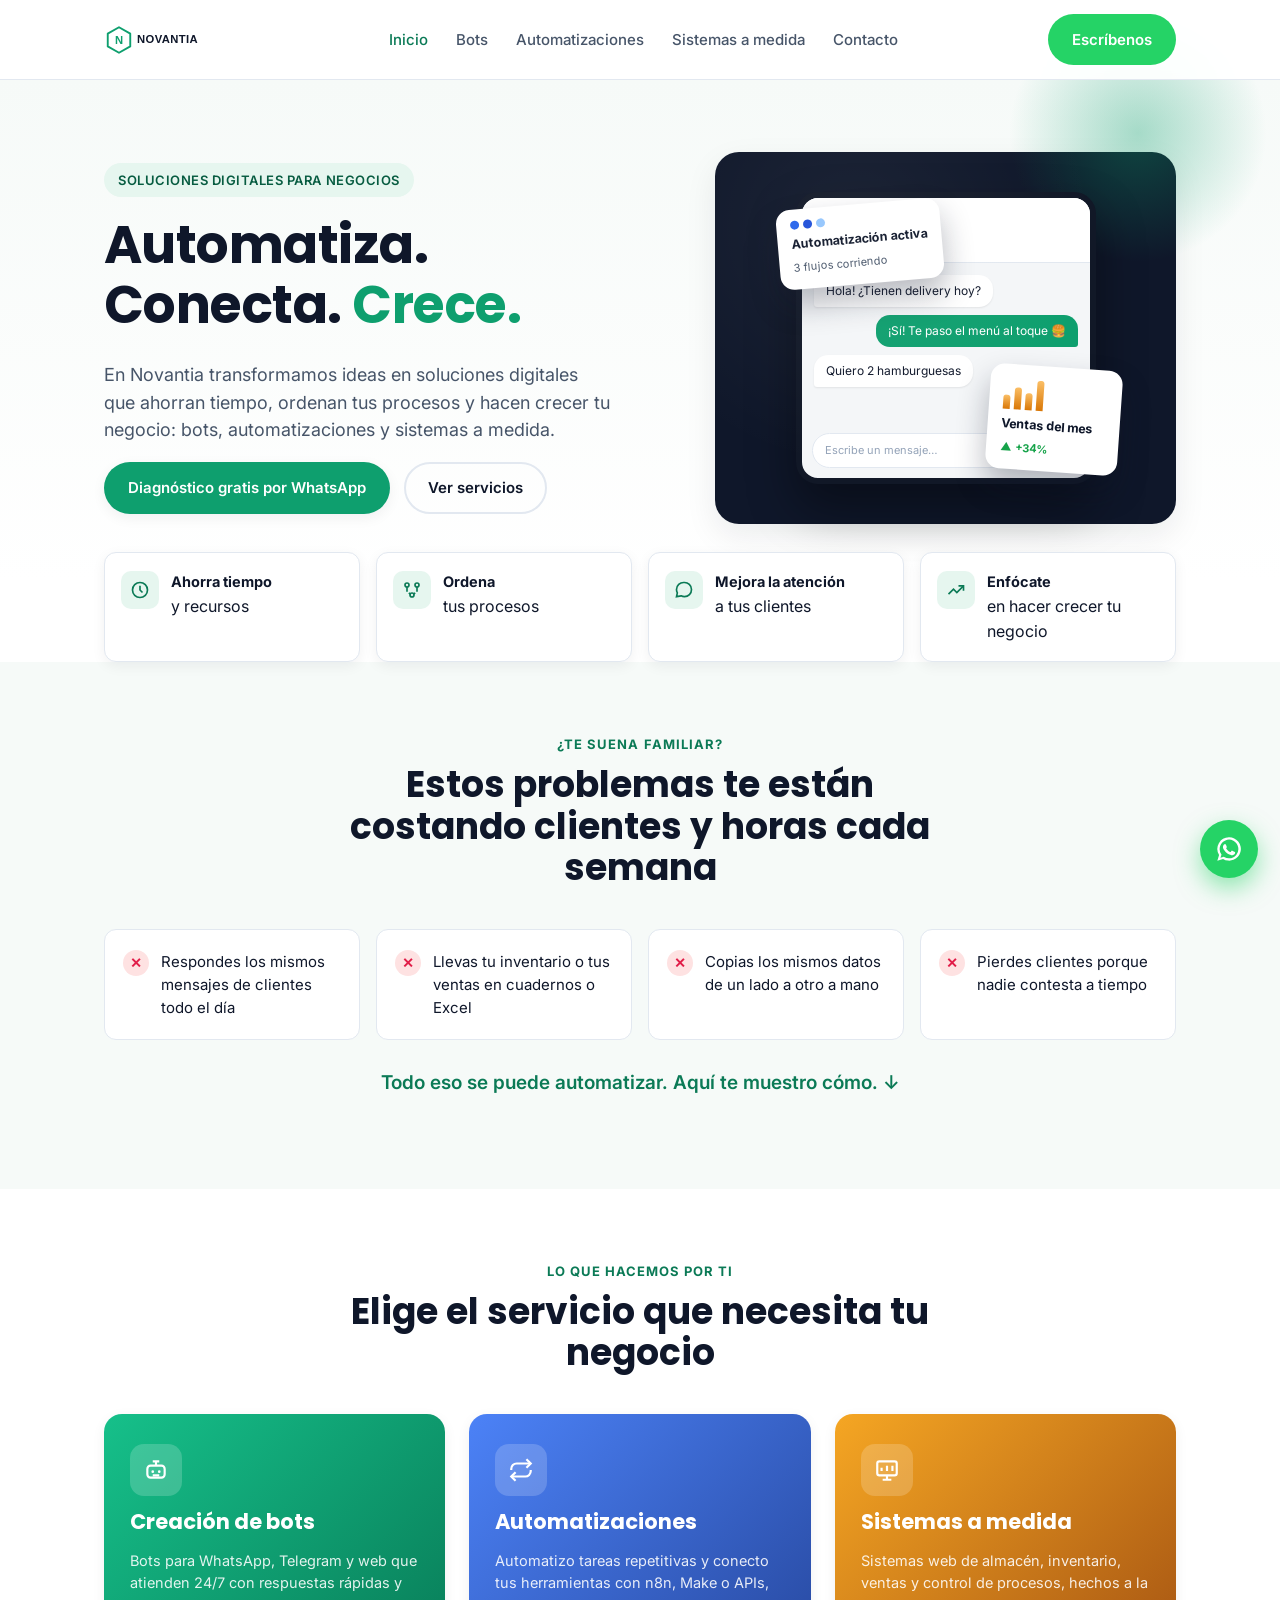
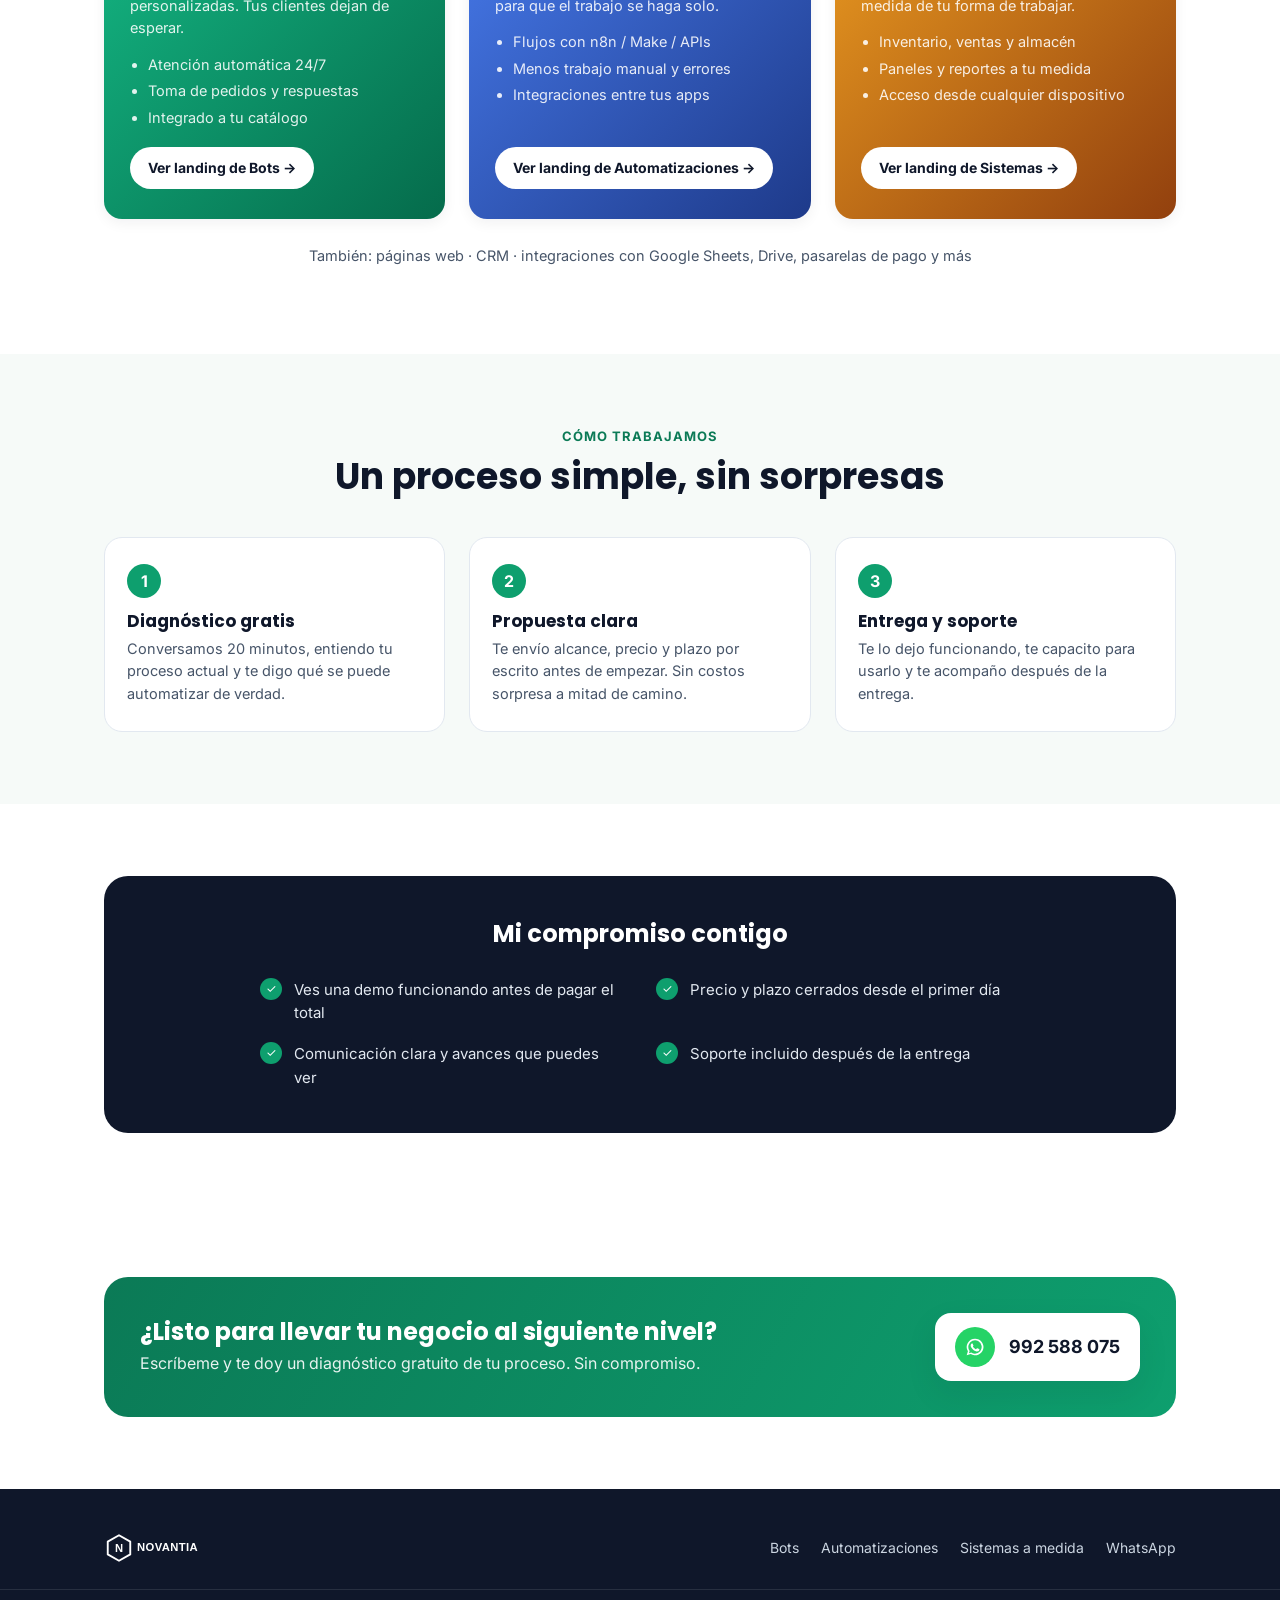
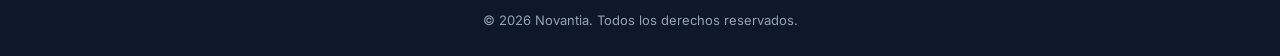
==== commit df161d98: "Rediseñar heros con mockups ilustrados y sumar imágenes reales Reemplaza los badges de emoji sueltos" ====
--- a/index.html
+++ b/index.html
@@ -8,7 +8,7 @@
 <link rel="icon" href="assets/img/favicon.svg" type="image/svg+xml">
 <link rel="preconnect" href="https://fonts.googleapis.com">
 <link href="https://fonts.googleapis.com/css2?family=Poppins:wght@600;700&family=Inter:wght@400;500;600;700&display=swap" rel="stylesheet">
-<link rel="stylesheet" href="assets/css/style.css">
+<link rel="stylesheet" href="assets/css/style.css?v=4">
 </head>
 <body>
 
@@ -38,11 +38,30 @@
       </div>
     </div>
     <div class="hero-art">
-      <div class="hero-badges">
-        <div class="core">N</div>
-        <div class="chip bots">🤖</div>
-        <div class="chip automations">⚙️</div>
-        <div class="chip systems">📊</div>
+      <div class="hero-scene">
+        <div class="phone-mock">
+          <div class="p-head">
+            <span class="ava">N</span>
+            <div><strong>Novantia Bot</strong><span>en línea</span></div>
+          </div>
+          <div class="p-body">
+            <div class="bubble in">Hola! ¿Tienen delivery hoy?</div>
+            <div class="bubble out">¡Sí! Te paso el menú al toque 🍔</div>
+            <div class="bubble in">Quiero 2 hamburguesas</div>
+            <div class="bubble out typing"><span></span><span></span><span></span></div>
+          </div>
+          <div class="p-input">Escribe un mensaje…</div>
+        </div>
+        <div class="float-card card-automation">
+          <div class="flow-nodes"><span class="node"></span><span class="node"></span><span class="node"></span></div>
+          <strong>Automatización activa</strong>
+          <span>3 flujos corriendo</span>
+        </div>
+        <div class="float-card card-chart">
+          <div class="mini-bars"><span style="height:40%"></span><span style="height:65%"></span><span style="height:50%"></span><span style="height:88%"></span></div>
+          <strong>Ventas del mes</strong>
+          <span class="up">▲ +34%</span>
+        </div>
       </div>
     </div>
   </div>
--- a/assets/css/style.css
+++ b/assets/css/style.css
@@ -226,14 +226,37 @@
 .hero-art {
   background: var(--ink);
   border-radius: 24px;
-  min-height: 320px;
+  min-height: 340px;
+  padding: 40px;
   display: flex;
   align-items: center;
   justify-content: center;
   color: #fff;
   position: relative;
-  overflow: hidden;
+  overflow: visible;
   box-shadow: var(--shadow);
+}
+
+.hero-image {
+  display: flex;
+  align-items: center;
+  justify-content: center;
+}
+
+.hero-image img {
+  width: 100%;
+  height: auto;
+  border-radius: 24px;
+  box-shadow: var(--shadow);
+}
+
+.hero-art::after {
+  content: "";
+  position: absolute;
+  inset: 0;
+  border-radius: 24px;
+  background: radial-gradient(circle at 30% 20%, rgba(255,255,255,.06), transparent 55%);
+  pointer-events: none;
 }
 
 .hero-art .mark {
@@ -259,48 +282,243 @@
   background: radial-gradient(circle, rgba(var(--accent-rgb), .35), transparent 70%);
 }
 
-/* Hero del hub: núcleo Novantia + 3 chips de color, uno por servicio */
-
-.hero-badges {
+/* ---------- Mockups del hero (chat, flujo, dashboard) ---------- */
+
+@keyframes floaty {
+  0%, 100% { transform: translateY(0) rotate(var(--rot, 0deg)); }
+  50% { transform: translateY(-9px) rotate(var(--rot, 0deg)); }
+}
+
+@keyframes blink {
+  0%, 80%, 100% { opacity: .35; transform: translateY(0); }
+  40% { opacity: 1; transform: translateY(-3px); }
+}
+
+.hero-scene {
   position: relative;
-  width: 260px;
-  height: 260px;
-}
-
-.hero-badges .core {
+  width: 100%;
+  max-width: 300px;
+}
+
+/* Mockup de chat (bots) */
+
+.phone-mock {
+  width: 100%;
+  background: #F4F6F8;
+  border-radius: 22px;
+  border: 6px solid #111827;
+  box-shadow: 0 24px 48px rgba(0,0,0,.4);
+  overflow: hidden;
+  animation: floaty 6s ease-in-out infinite;
+}
+
+.phone-mock .p-head {
+  background: #fff;
+  display: flex;
+  align-items: center;
+  gap: 8px;
+  padding: 10px 12px;
+  border-bottom: 1px solid var(--border);
+}
+
+.phone-mock .p-head .ava {
+  width: 26px;
+  height: 26px;
+  border-radius: 50%;
+  background: var(--green);
+  color: #fff;
+  display: flex;
+  align-items: center;
+  justify-content: center;
+  font-weight: 700;
+  font-size: 12px;
+  flex: none;
+}
+
+.phone-mock .p-head strong { display: block; font-size: 12px; color: var(--ink); }
+.phone-mock .p-head span { font-size: 10px; color: #16A34A; }
+
+.phone-mock .p-body {
+  padding: 12px;
+  display: flex;
+  flex-direction: column;
+  gap: 8px;
+  min-height: 150px;
+}
+
+.phone-mock .bubble {
+  max-width: 82%;
+  padding: 8px 12px;
+  border-radius: 14px;
+  font-size: 12px;
+  line-height: 1.35;
+}
+
+.phone-mock .bubble.in {
+  align-self: flex-start;
+  background: #fff;
+  color: var(--ink);
+  border-bottom-left-radius: 3px;
+  box-shadow: 0 1px 2px rgba(0,0,0,.08);
+}
+
+.phone-mock .bubble.out {
+  align-self: flex-end;
+  background: var(--green);
+  color: #fff;
+  border-bottom-right-radius: 3px;
+}
+
+.phone-mock .bubble.typing { display: flex; gap: 4px; padding: 10px 14px; }
+
+.phone-mock .bubble.typing span {
+  width: 6px;
+  height: 6px;
+  border-radius: 50%;
+  background: rgba(255,255,255,.9);
+  animation: blink 1.2s infinite ease-in-out;
+}
+
+.phone-mock .bubble.typing span:nth-child(2) { animation-delay: .2s; }
+.phone-mock .bubble.typing span:nth-child(3) { animation-delay: .4s; }
+
+.phone-mock .p-input {
+  background: #fff;
+  margin: 0 10px 10px;
+  border: 1px solid var(--border);
+  border-radius: 999px;
+  padding: 8px 12px;
+  font-size: 11px;
+  color: var(--ink-faint);
+}
+
+/* Tarjetas flotantes (usadas sobre el hero-art) */
+
+.float-card {
+  position: absolute;
+  background: #fff;
+  border-radius: 14px;
+  padding: 11px 14px;
+  box-shadow: 0 16px 30px rgba(15,23,42,.3);
+  min-width: 132px;
+  animation: floaty 5s ease-in-out infinite;
+}
+
+.float-card strong { display: block; font-size: 12.5px; color: var(--ink); }
+.float-card span { font-size: 11px; color: var(--ink-soft); }
+
+.card-automation { top: 4%; left: -6%; --rot: -5deg; transform: rotate(-5deg); animation-delay: .3s; }
+.card-automation .flow-nodes { display: flex; align-items: center; gap: 4px; margin-bottom: 5px; }
+.card-automation .node { width: 9px; height: 9px; border-radius: 50%; background: var(--blue); }
+.card-automation .node:nth-child(2) { background: var(--blue-dark); }
+.card-automation .node:nth-child(3) { background: #93C5FD; }
+
+.card-chart { bottom: 4%; right: -8%; --rot: 4deg; transform: rotate(4deg); animation-delay: .6s; }
+.card-chart .mini-bars { display: flex; align-items: flex-end; gap: 4px; height: 34px; margin-bottom: 5px; }
+.card-chart .mini-bars span { width: 7px; border-radius: 3px 3px 0 0; background: linear-gradient(180deg, #FBBF66, var(--amber)); }
+.card-chart .up { color: #16A34A; font-weight: 700; font-size: 11px; }
+
+/* Diagrama de flujo (automatizaciones) */
+
+.flow-diagram {
+  position: relative;
+  width: 100%;
+  max-width: 300px;
+  aspect-ratio: 1 / 0.82;
+  margin: 0 auto;
+}
+
+.flow-diagram svg.lines { position: absolute; inset: 0; width: 100%; height: 100%; }
+.flow-diagram svg.lines path { stroke: rgba(255,255,255,.3); stroke-width: 2; stroke-dasharray: 5 6; fill: none; }
+
+.flow-diagram .app {
+  position: absolute;
+  width: 50px;
+  height: 50px;
+  border-radius: 14px;
+  background: #fff;
+  display: flex;
+  align-items: center;
+  justify-content: center;
+  font-size: 22px;
+  box-shadow: 0 12px 24px rgba(0,0,0,.35);
+  animation: floaty 5s ease-in-out infinite;
+}
+
+.flow-diagram .app.a1 { top: 0; left: 4%; animation-delay: 0s; }
+.flow-diagram .app.a2 { top: 0; right: 4%; animation-delay: .4s; }
+.flow-diagram .app.a3 { bottom: 0; left: 14%; animation-delay: .8s; }
+.flow-diagram .app.a4 { bottom: 0; right: 14%; animation-delay: .2s; }
+
+.flow-diagram .hub {
   position: absolute;
   top: 50%;
   left: 50%;
   transform: translate(-50%, -50%);
-  width: 116px;
-  height: 116px;
-  border-radius: 30px;
-  background: rgba(255,255,255,.05);
-  border: 3px solid var(--green);
-  display: flex;
-  align-items: center;
-  justify-content: center;
-  font-family: 'Poppins', sans-serif;
-  font-weight: 700;
-  font-size: 42px;
-  color: var(--green);
-}
-
-.hero-badges .chip {
-  position: absolute;
-  width: 62px;
-  height: 62px;
+  width: 72px;
+  height: 72px;
+  border-radius: 20px;
+  background: linear-gradient(135deg, #4C82F7, #1E3A8A);
+  display: flex;
+  align-items: center;
+  justify-content: center;
+  font-size: 30px;
+  box-shadow: 0 18px 34px rgba(37,99,235,.5);
+}
+
+/* Mini-dashboard (sistemas a medida) */
+
+.dash-mock {
+  width: 100%;
+  background: #fff;
   border-radius: 16px;
-  display: flex;
-  align-items: center;
-  justify-content: center;
-  font-size: 26px;
-  box-shadow: 0 12px 26px rgba(0,0,0,.35);
-}
-
-.hero-badges .chip.bots { top: 4%; left: 6%; background: linear-gradient(135deg, #16C08A, #056B4B); }
-.hero-badges .chip.automations { bottom: 12%; left: -4%; background: linear-gradient(135deg, #4C82F7, #1E3A8A); }
-.hero-badges .chip.systems { bottom: 2%; right: 0%; background: linear-gradient(135deg, #F5A623, #92400E); }
+  overflow: hidden;
+  box-shadow: 0 24px 48px rgba(0,0,0,.4);
+  animation: floaty 6s ease-in-out infinite;
+}
+
+.dash-mock .d-head {
+  background: var(--ink);
+  color: #fff;
+  padding: 10px 14px;
+  font-size: 12px;
+  display: flex;
+  justify-content: space-between;
+  align-items: center;
+}
+
+.dash-mock .d-head .dot { width: 8px; height: 8px; border-radius: 50%; background: #FBBF66; display: inline-block; margin-right: 6px; }
+
+.dash-mock .d-body { padding: 16px; }
+
+.dash-mock .d-stat-row { display: flex; justify-content: space-between; margin-bottom: 14px; }
+.dash-mock .d-stat strong { display: block; font-size: 18px; color: var(--ink); }
+.dash-mock .d-stat span { font-size: 10.5px; color: var(--ink-soft); }
+
+.dash-mock .d-chart {
+  display: flex;
+  align-items: flex-end;
+  gap: 7px;
+  height: 66px;
+  padding-top: 10px;
+  border-top: 1px solid var(--border);
+}
+
+.dash-mock .d-chart span { flex: 1; border-radius: 4px 4px 0 0; background: linear-gradient(180deg, #FBBF66, var(--amber)); }
+
+/* ---------- Imágenes ilustrativas a ancho completo (automatizaciones, sistemas) ---------- */
+
+.integ-image, .showcase-image {
+  max-width: 900px;
+  margin: 0 auto;
+}
+
+.integ-image img, .showcase-image img {
+  width: 100%;
+  height: auto;
+  border-radius: var(--radius);
+  box-shadow: var(--shadow);
+}
 
 /* ---------- Benefit strip ---------- */
 
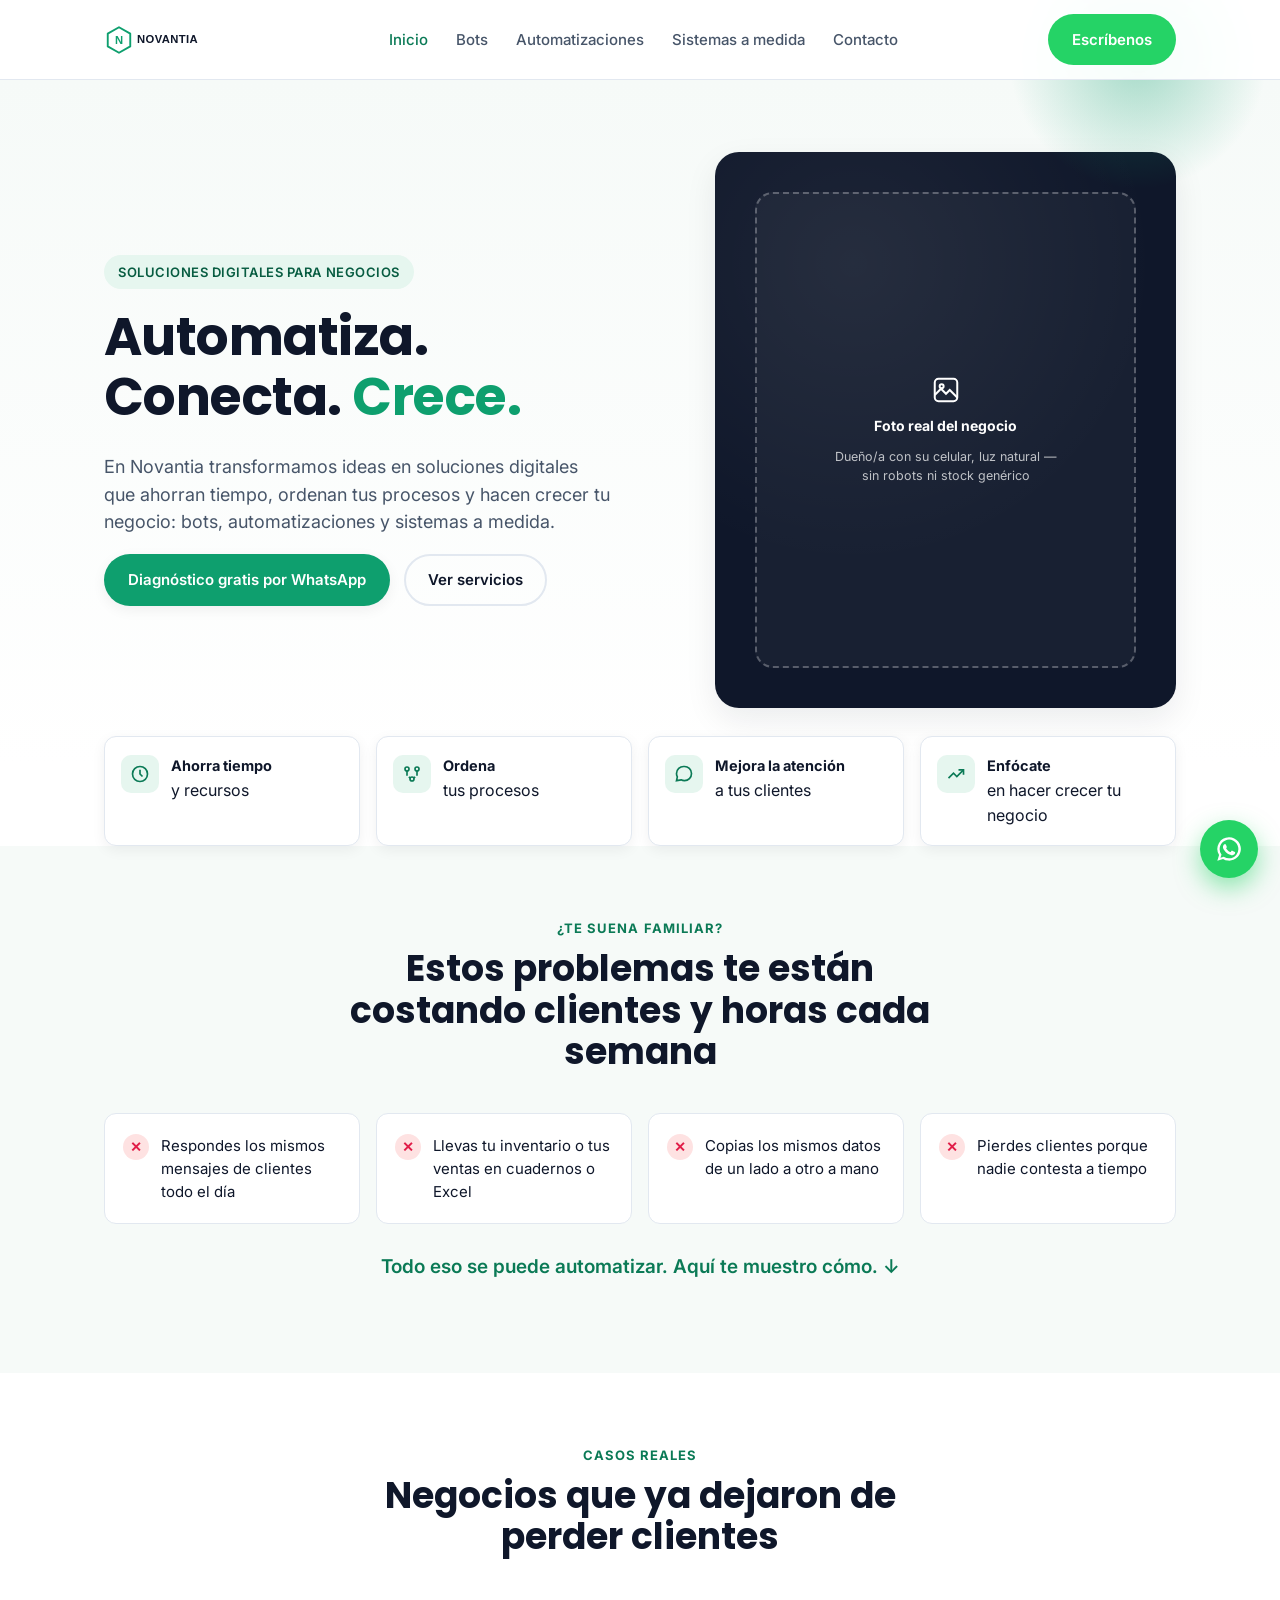
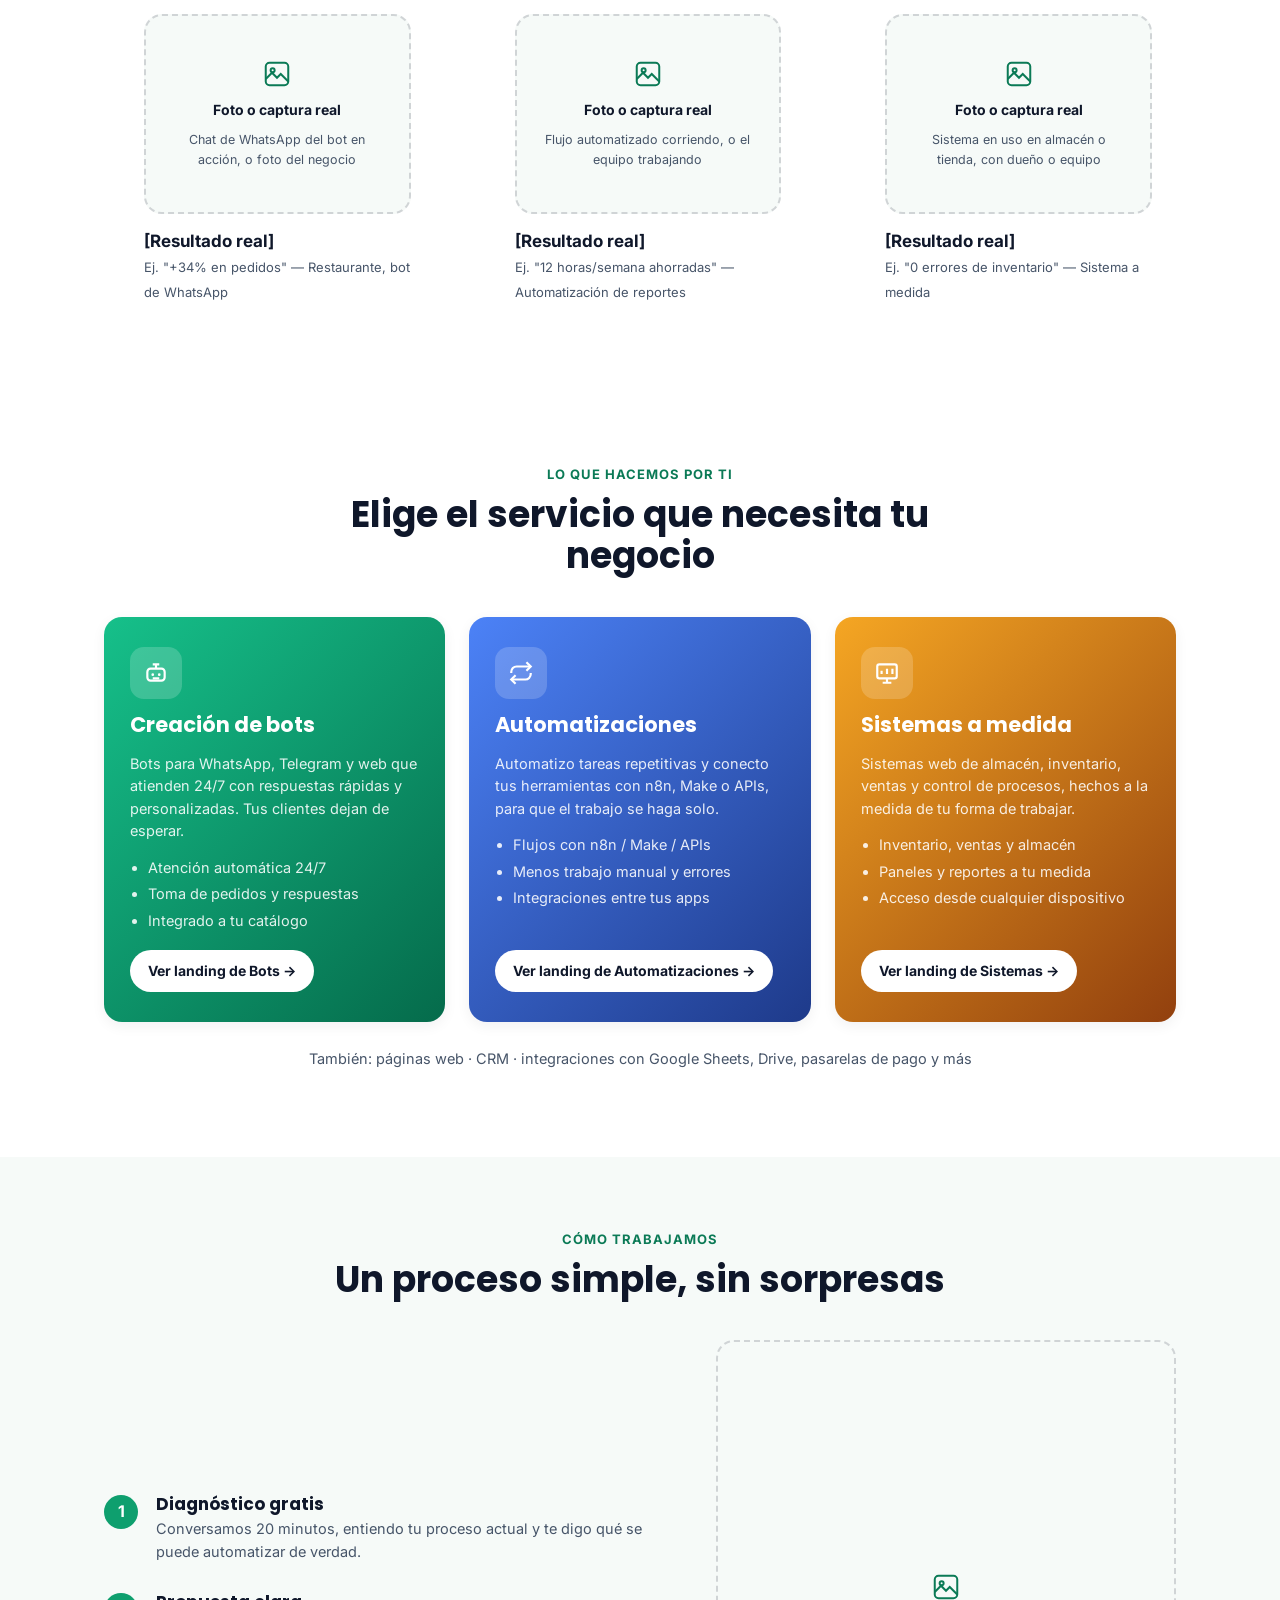
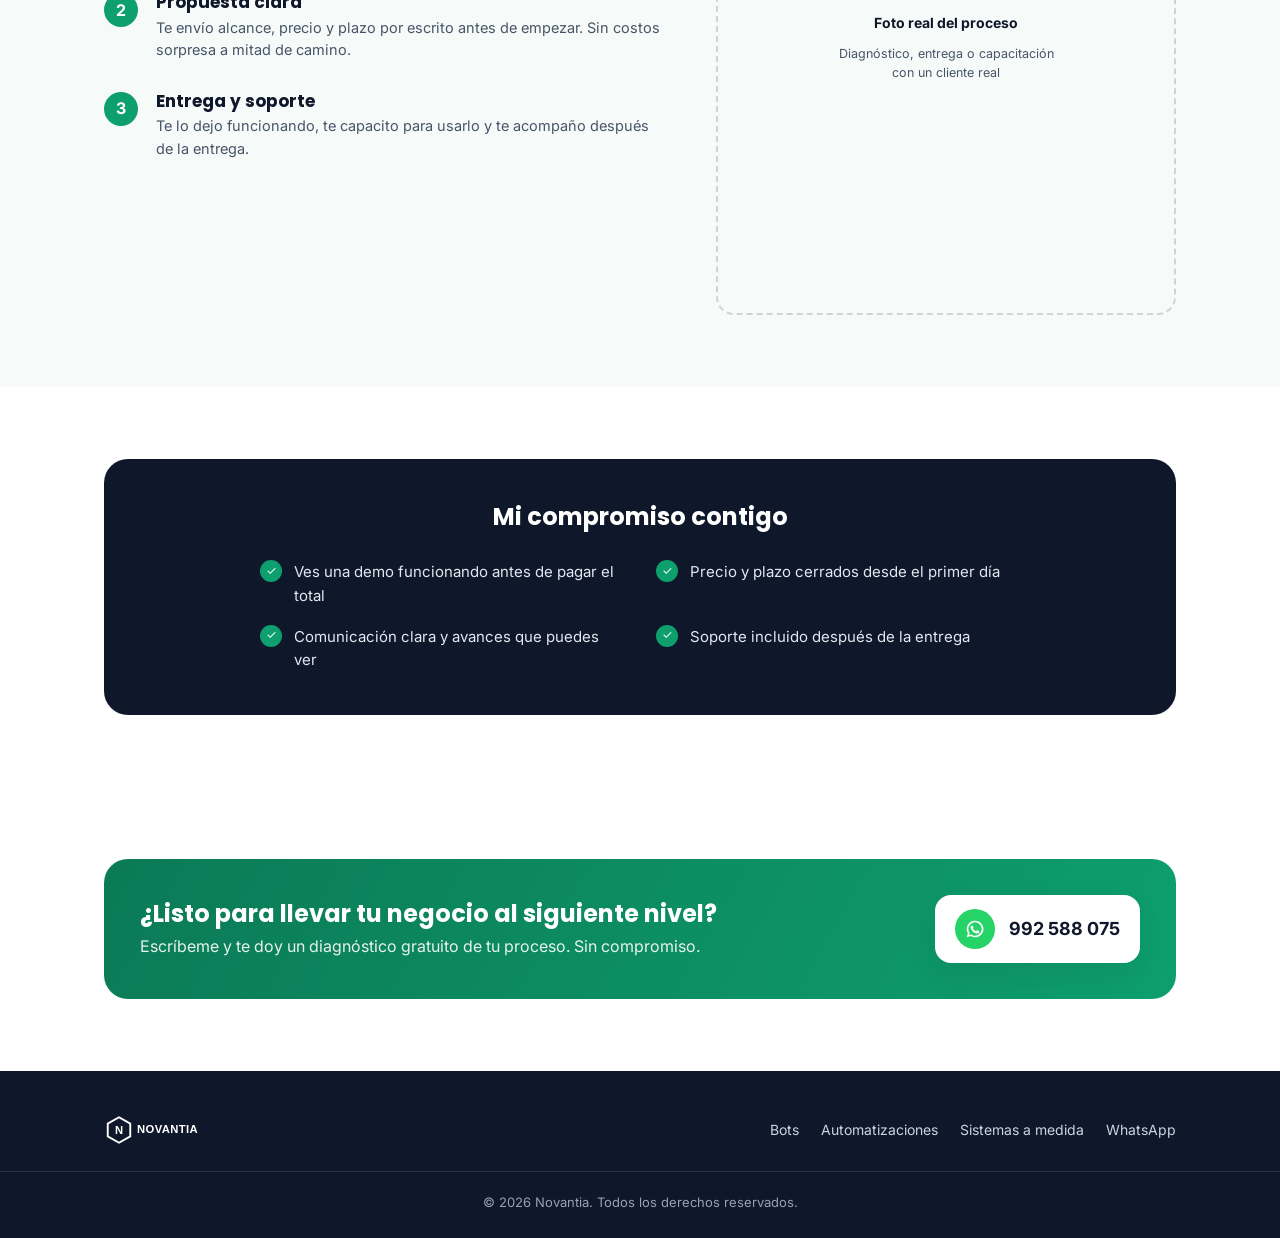
==== commit f3fb7540: "Reorganizar espacios para fotos reales y romper repetición visual Inicio, Automatizaciones y Sistema" ====
--- a/index.html
+++ b/index.html
@@ -8,7 +8,7 @@
 <link rel="icon" href="assets/img/favicon.svg" type="image/svg+xml">
 <link rel="preconnect" href="https://fonts.googleapis.com">
 <link href="https://fonts.googleapis.com/css2?family=Poppins:wght@600;700&family=Inter:wght@400;500;600;700&display=swap" rel="stylesheet">
-<link rel="stylesheet" href="assets/css/style.css?v=4">
+<link rel="stylesheet" href="assets/css/style.css?v=5">
 </head>
 <body>
 
@@ -38,30 +38,16 @@
       </div>
     </div>
     <div class="hero-art">
-      <div class="hero-scene">
-        <div class="phone-mock">
-          <div class="p-head">
-            <span class="ava">N</span>
-            <div><strong>Novantia Bot</strong><span>en línea</span></div>
-          </div>
-          <div class="p-body">
-            <div class="bubble in">Hola! ¿Tienen delivery hoy?</div>
-            <div class="bubble out">¡Sí! Te paso el menú al toque 🍔</div>
-            <div class="bubble in">Quiero 2 hamburguesas</div>
-            <div class="bubble out typing"><span></span><span></span><span></span></div>
-          </div>
-          <div class="p-input">Escribe un mensaje…</div>
-        </div>
-        <div class="float-card card-automation">
-          <div class="flow-nodes"><span class="node"></span><span class="node"></span><span class="node"></span></div>
-          <strong>Automatización activa</strong>
-          <span>3 flujos corriendo</span>
-        </div>
-        <div class="float-card card-chart">
-          <div class="mini-bars"><span style="height:40%"></span><span style="height:65%"></span><span style="height:50%"></span><span style="height:88%"></span></div>
-          <strong>Ventas del mes</strong>
-          <span class="up">▲ +34%</span>
-        </div>
+      <!-- FOTO REAL AQUÍ — reemplazar este .image-slot por:
+           <div class="hero-image"><img src="assets/img/home/hero-negocio.jpg" alt="Dueño/a de un negocio revisando en su celular los pedidos que su bot de Novantia responde solo" width="620" height="775" loading="eager"></div>
+           Spec: retrato 4:5 (~1200×1500px), jpg/webp optimizado, <200kb.
+           Brief: dueño/a de un negocio real (tienda, restaurante, delivery) con su
+           celular en mano, expresión de alivio/satisfacción genuina, luz natural,
+           ambiente auténtico. Evitar: robots 3D, renders de IA, stock genérico. -->
+      <div class="image-slot" style="aspect-ratio:4/5">
+        <svg class="image-slot-ico" width="30" height="30" viewBox="0 0 24 24" fill="none" stroke="currentColor" stroke-width="1.6"><rect x="3" y="3" width="18" height="18" rx="3"/><circle cx="8.5" cy="9" r="1.6"/><path d="m3 16 5-5 4 4 3-3 6 6"/></svg>
+        <strong>Foto real del negocio</strong>
+        <span>Dueño/a con su celular, luz natural — sin robots ni stock genérico</span>
       </div>
     </div>
   </div>
@@ -109,6 +95,44 @@
       <div class="pain-card"><span class="x">✕</span><p>Pierdes clientes porque nadie contesta a tiempo</p></div>
     </div>
     <p class="pain-resolve">Todo eso se puede automatizar. Aquí te muestro cómo. ↓</p>
+  </div>
+</section>
+
+<section>
+  <div class="wrap">
+    <div class="section-head">
+      <span class="kicker">Casos reales</span>
+      <h2>Negocios que ya dejaron de perder clientes</h2>
+    </div>
+    <div class="proof-grid">
+      <figure class="proof-item">
+        <!-- FOTO/CAPTURA REAL: chat de WhatsApp de un cliente real usando el bot, o foto del local -->
+        <div class="image-slot" style="aspect-ratio:4/3">
+          <svg class="image-slot-ico" width="26" height="26" viewBox="0 0 24 24" fill="none" stroke="currentColor" stroke-width="1.6"><rect x="3" y="3" width="18" height="18" rx="3"/><circle cx="8.5" cy="9" r="1.6"/><path d="m3 16 5-5 4 4 3-3 6 6"/></svg>
+          <strong>Foto o captura real</strong>
+          <span>Chat de WhatsApp del bot en acción, o foto del negocio</span>
+        </div>
+        <figcaption><strong>[Resultado real]</strong><span>Ej. "+34% en pedidos" — Restaurante, bot de WhatsApp</span></figcaption>
+      </figure>
+      <figure class="proof-item">
+        <!-- FOTO/CAPTURA REAL: flujo automatizado corriendo, o foto del equipo trabajando -->
+        <div class="image-slot" style="aspect-ratio:4/3">
+          <svg class="image-slot-ico" width="26" height="26" viewBox="0 0 24 24" fill="none" stroke="currentColor" stroke-width="1.6"><rect x="3" y="3" width="18" height="18" rx="3"/><circle cx="8.5" cy="9" r="1.6"/><path d="m3 16 5-5 4 4 3-3 6 6"/></svg>
+          <strong>Foto o captura real</strong>
+          <span>Flujo automatizado corriendo, o el equipo trabajando</span>
+        </div>
+        <figcaption><strong>[Resultado real]</strong><span>Ej. "12 horas/semana ahorradas" — Automatización de reportes</span></figcaption>
+      </figure>
+      <figure class="proof-item">
+        <!-- FOTO/CAPTURA REAL: sistema en uso en almacén o tienda, con dueño/equipo -->
+        <div class="image-slot" style="aspect-ratio:4/3">
+          <svg class="image-slot-ico" width="26" height="26" viewBox="0 0 24 24" fill="none" stroke="currentColor" stroke-width="1.6"><rect x="3" y="3" width="18" height="18" rx="3"/><circle cx="8.5" cy="9" r="1.6"/><path d="m3 16 5-5 4 4 3-3 6 6"/></svg>
+          <strong>Foto o captura real</strong>
+          <span>Sistema en uso en almacén o tienda, con dueño o equipo</span>
+        </div>
+        <figcaption><strong>[Resultado real]</strong><span>Ej. "0 errores de inventario" — Sistema a medida</span></figcaption>
+      </figure>
+    </div>
   </div>
 </section>
 
@@ -169,21 +193,27 @@
       <span class="kicker">Cómo trabajamos</span>
       <h2>Un proceso simple, sin sorpresas</h2>
     </div>
-    <div class="steps">
-      <div class="step-card">
-        <div class="step-num">1</div>
-        <h3>Diagnóstico gratis</h3>
-        <p>Conversamos 20 minutos, entiendo tu proceso actual y te digo qué se puede automatizar de verdad.</p>
-      </div>
-      <div class="step-card">
-        <div class="step-num">2</div>
-        <h3>Propuesta clara</h3>
-        <p>Te envío alcance, precio y plazo por escrito antes de empezar. Sin costos sorpresa a mitad de camino.</p>
-      </div>
-      <div class="step-card">
-        <div class="step-num">3</div>
-        <h3>Entrega y soporte</h3>
-        <p>Te lo dejo funcionando, te capacito para usarlo y te acompaño después de la entrega.</p>
+    <div class="steps-photo">
+      <ol class="steps-list">
+        <li>
+          <div class="step-num">1</div>
+          <div><h3>Diagnóstico gratis</h3><p>Conversamos 20 minutos, entiendo tu proceso actual y te digo qué se puede automatizar de verdad.</p></div>
+        </li>
+        <li>
+          <div class="step-num">2</div>
+          <div><h3>Propuesta clara</h3><p>Te envío alcance, precio y plazo por escrito antes de empezar. Sin costos sorpresa a mitad de camino.</p></div>
+        </li>
+        <li>
+          <div class="step-num">3</div>
+          <div><h3>Entrega y soporte</h3><p>Te lo dejo funcionando, te capacito para usarlo y te acompaño después de la entrega.</p></div>
+        </li>
+      </ol>
+      <!-- FOTO REAL AQUÍ: reunión de diagnóstico (videollamada) o capacitación con un cliente real.
+           Spec: retrato 4:5 (~1000×1250px). -->
+      <div class="image-slot" style="aspect-ratio:4/5">
+        <svg class="image-slot-ico" width="28" height="28" viewBox="0 0 24 24" fill="none" stroke="currentColor" stroke-width="1.6"><rect x="3" y="3" width="18" height="18" rx="3"/><circle cx="8.5" cy="9" r="1.6"/><path d="m3 16 5-5 4 4 3-3 6 6"/></svg>
+        <strong>Foto real del proceso</strong>
+        <span>Diagnóstico, entrega o capacitación con un cliente real</span>
       </div>
     </div>
   </div>
--- a/assets/css/style.css
+++ b/assets/css/style.css
@@ -520,6 +520,75 @@
   box-shadow: var(--shadow);
 }
 
+/* ---------- Image slot: hueco guiado a la espera de una foto real ----------
+   Uso: <div class="image-slot" style="aspect-ratio:4/5">...</div>
+   Cuando llegue la foto real, se reemplaza el contenido interno por
+   <img src="..." alt="..." width="…" height="…" loading="lazy"> y listo,
+   el contenedor ya tiene el tamaño y el radio/sombra correctos. */
+
+.image-slot {
+  border: 2px dashed rgba(15, 23, 42, .16);
+  border-radius: var(--radius);
+  background: var(--bg-alt);
+  display: flex;
+  flex-direction: column;
+  align-items: center;
+  justify-content: center;
+  gap: 10px;
+  padding: 28px;
+  text-align: center;
+  color: var(--ink-soft);
+  width: 100%;
+  min-height: 200px;
+}
+
+.image-slot-ico { width: 30px; height: 30px; color: var(--accent-dark); flex: none; }
+.image-slot strong { color: var(--ink); font-size: 14px; }
+.image-slot span { font-size: 12.5px; max-width: 28ch; }
+
+.hero-art .image-slot {
+  border-color: rgba(255,255,255,.28);
+  background: rgba(255,255,255,.04);
+  color: rgba(255,255,255,.72);
+}
+.hero-art .image-slot strong { color: #fff; }
+.hero-art .image-slot-ico { color: #fff; }
+
+/* ---------- Casos reales: prueba social con fotos (Inicio) ---------- */
+
+.proof-grid {
+  display: grid;
+  grid-template-columns: repeat(3, 1fr);
+  gap: 24px;
+}
+
+.proof-item figcaption { margin: 14px 0 0; }
+.proof-item figcaption strong { display: block; font-size: 17px; color: var(--ink); }
+.proof-item figcaption span { font-size: 13px; color: var(--ink-soft); }
+
+/* ---------- Pasos + foto (evita repetir 3 veces el mismo grid de tarjetas) ---------- */
+
+.steps-photo {
+  display: grid;
+  grid-template-columns: 1fr .82fr;
+  gap: 52px;
+  align-items: center;
+}
+
+.steps-list {
+  list-style: none;
+  margin: 0;
+  padding: 0;
+  display: flex;
+  flex-direction: column;
+  gap: 30px;
+}
+
+.steps-list li { display: flex; gap: 18px; align-items: flex-start; }
+.steps-list .step-num { flex: none; margin-bottom: 0; }
+.steps-list h3 { font-size: 17px; margin-bottom: 4px; }
+.steps-list p { font-size: 14.5px; margin: 0; }
+
 /* ---------- Benefit strip ---------- */
 
 .benefits {
@@ -955,6 +1024,8 @@
   .pain-grid { grid-template-columns: repeat(2, 1fr); }
   .service-grid { grid-template-columns: 1fr; }
   .steps { grid-template-columns: 1fr; }
+  .steps-photo { grid-template-columns: 1fr; gap: 32px; }
+  .proof-grid { grid-template-columns: 1fr; }
   .commit-grid { grid-template-columns: 1fr; }
   .related-grid { grid-template-columns: 1fr; }
   .main-nav { display: none; }
